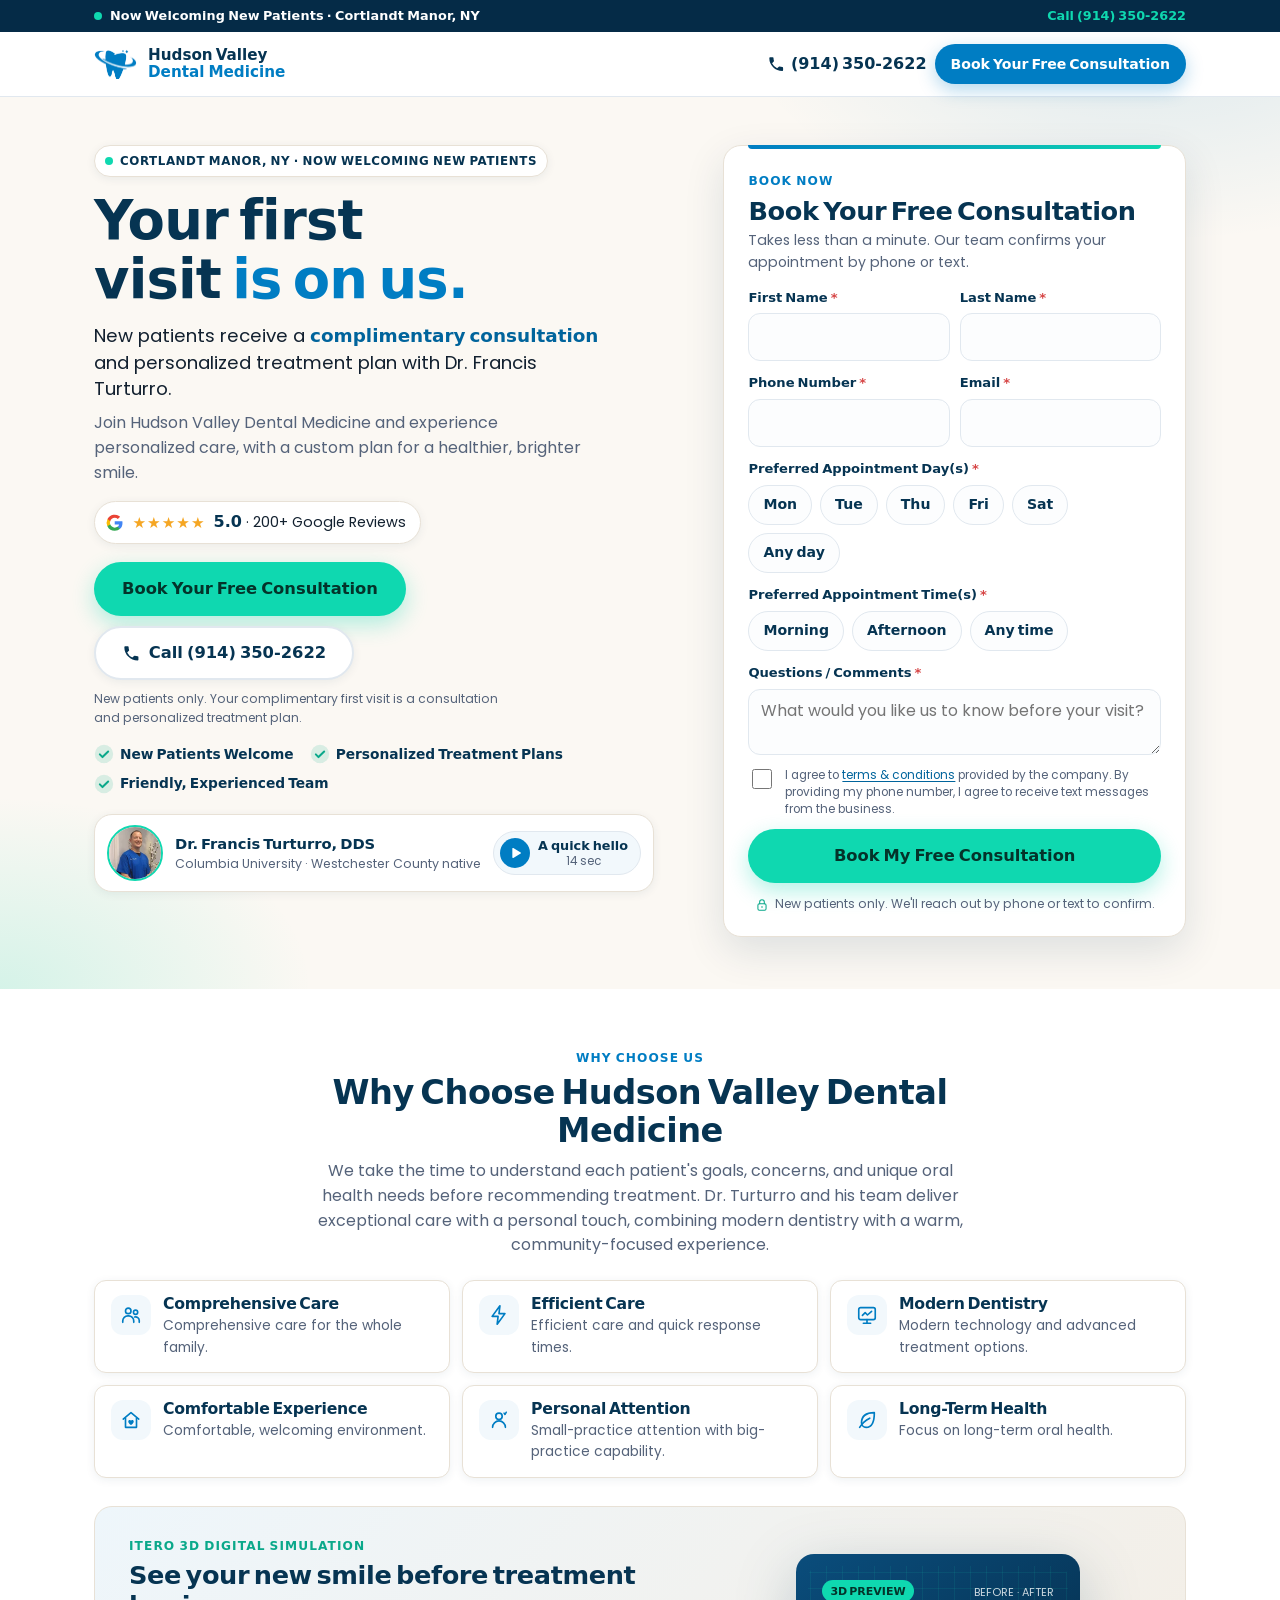
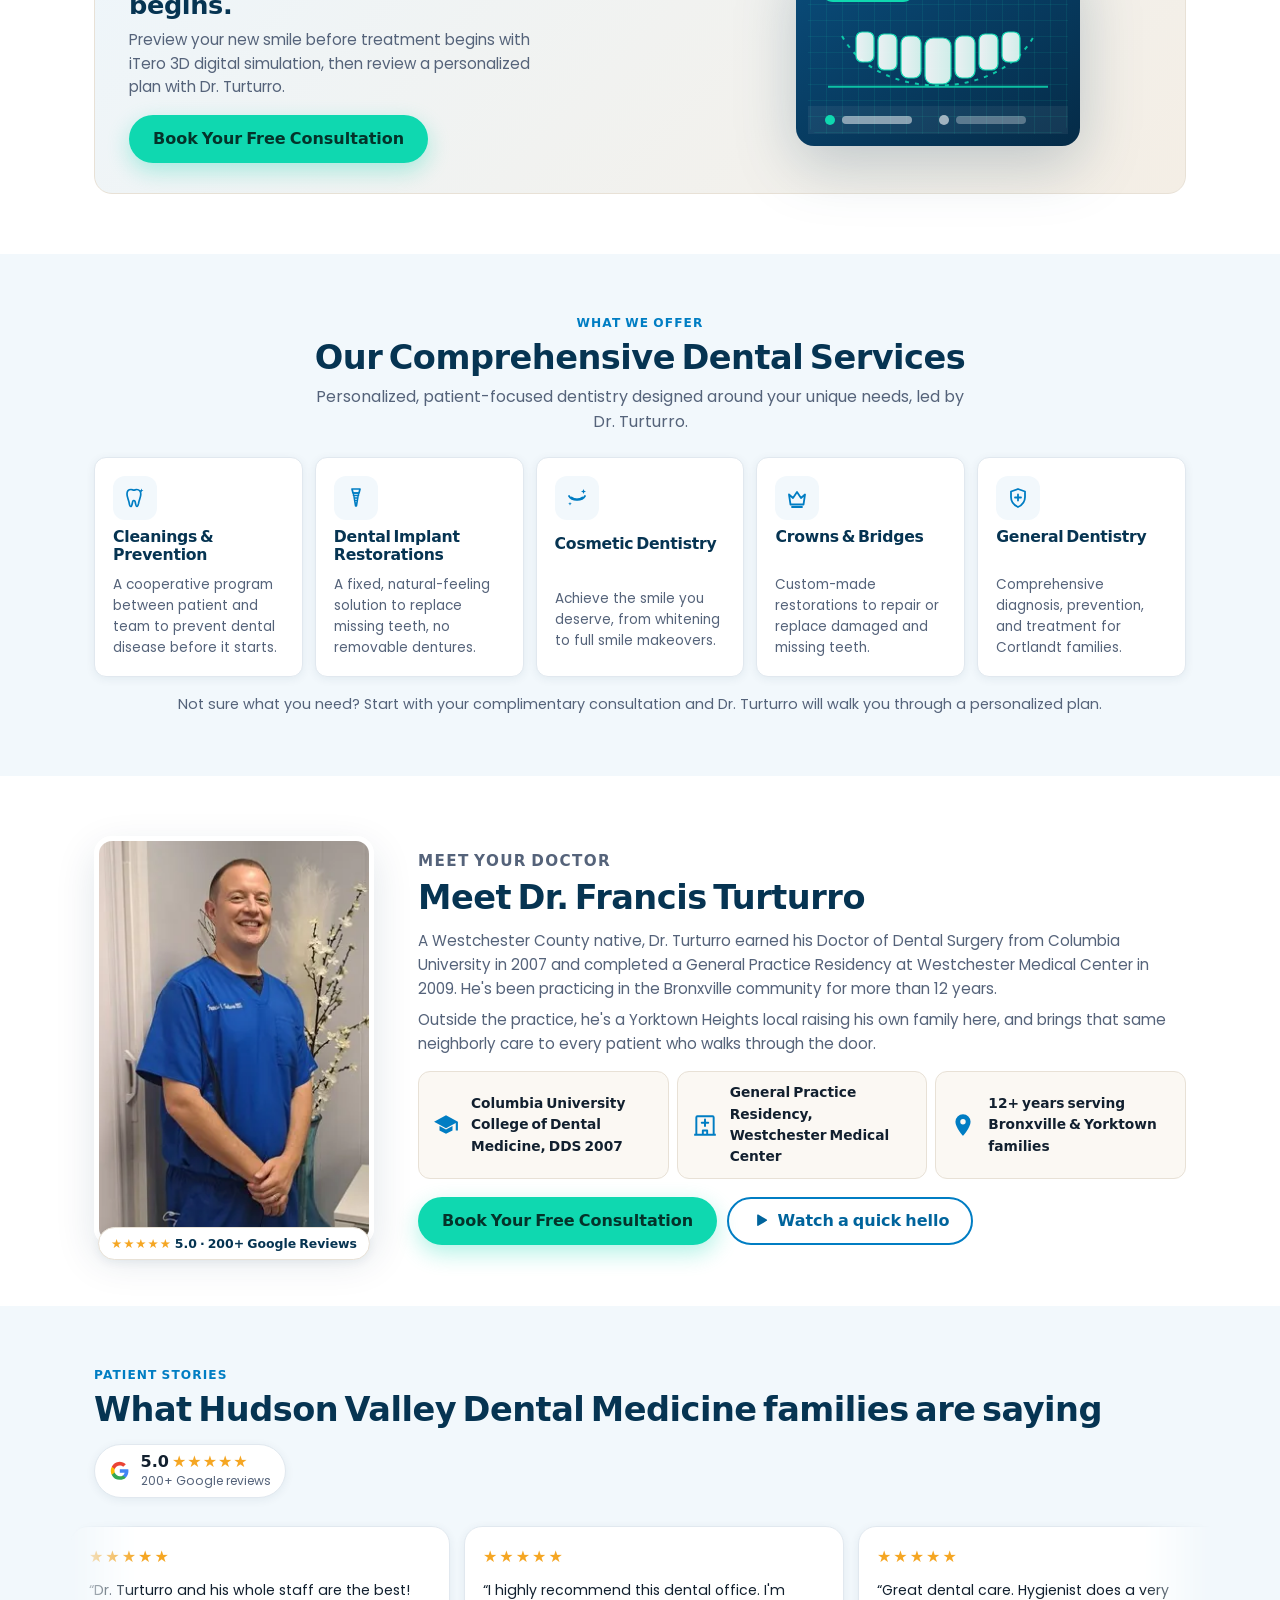
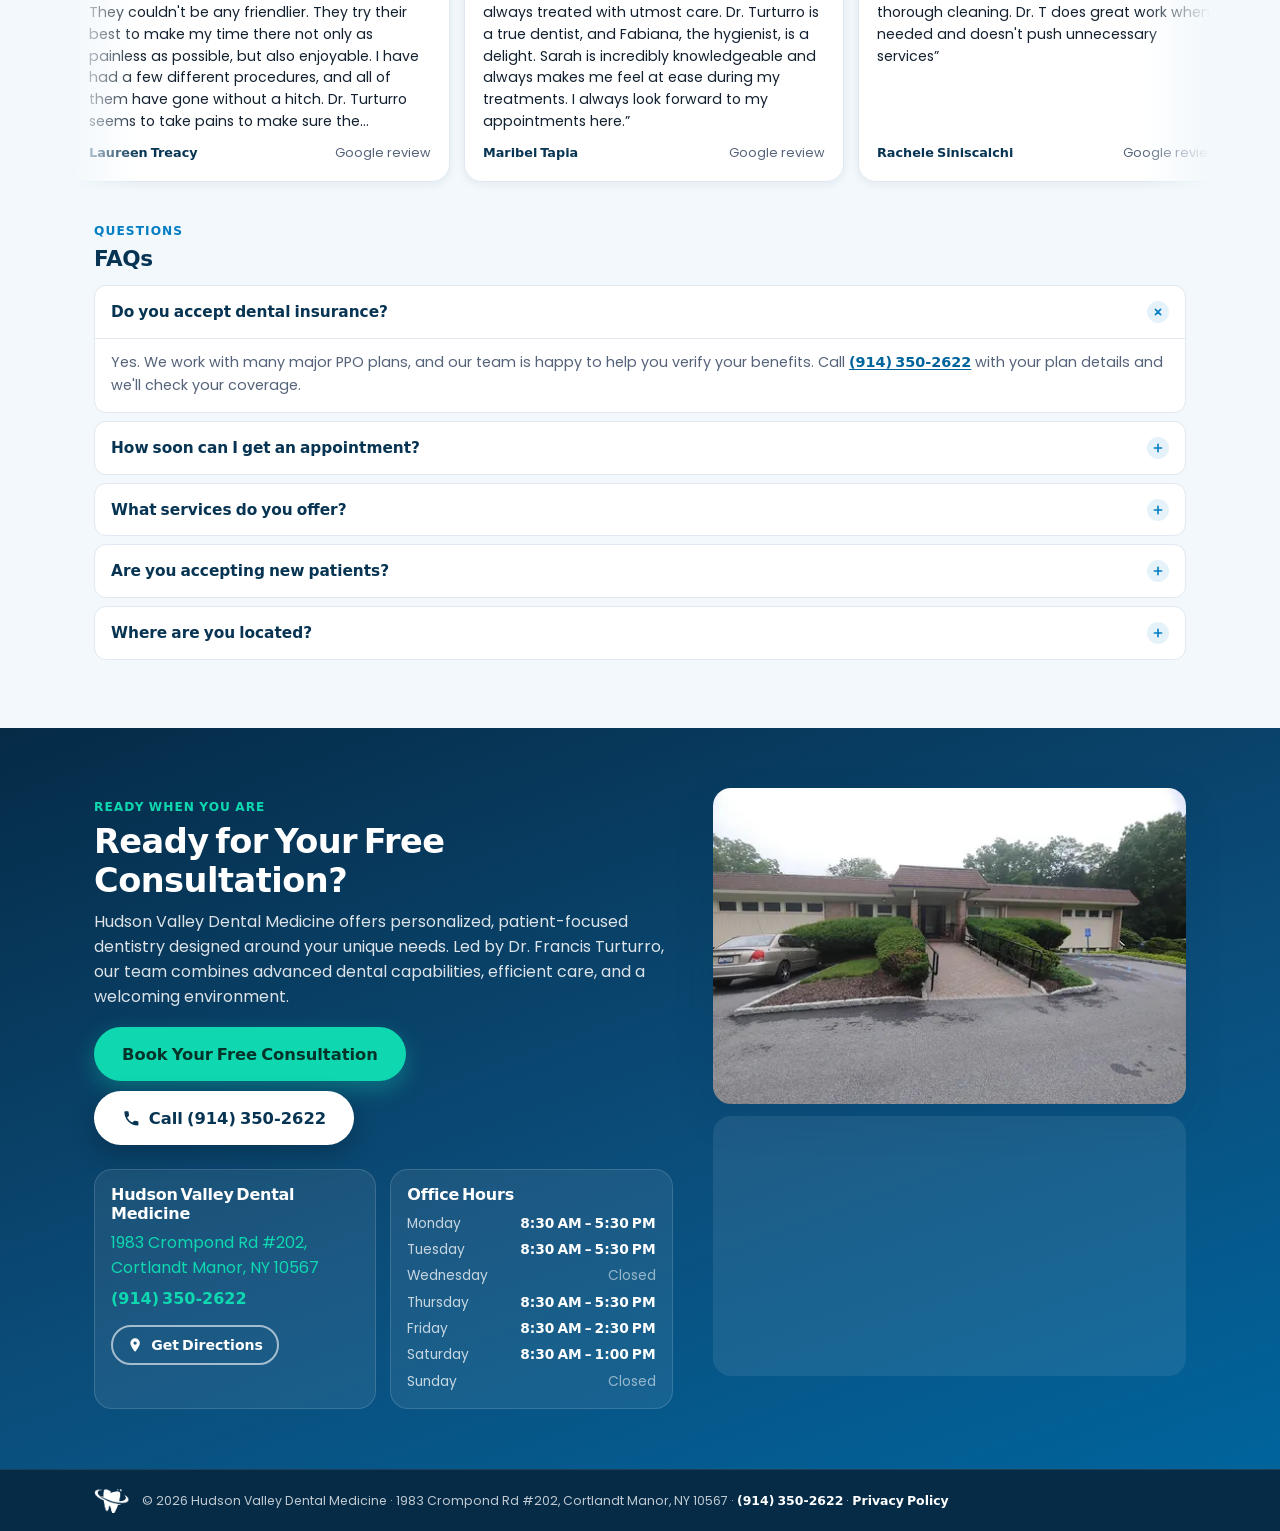
==== new-patient/index.html @ f0944564 "Add New Patient free-consultation PPC landing page New page at new-patient/ for the New Patient Goog" ====
<!doctype html>
<html lang="en">
<head>
  <meta charset="utf-8">
  <meta name="viewport" content="width=device-width, initial-scale=1, viewport-fit=cover">
  <title>Free New Patient Consultation in Cortlandt Manor, NY | Hudson Valley Dental Medicine</title>
  <meta name="description" content="Your first visit is on us. New patients receive a complimentary consultation and personalized treatment plan with Dr. Francis Turturro at Hudson Valley Dental Medicine, Cortlandt Manor, NY. Call (914) 350-2622.">
  <meta name="robots" content="noindex, nofollow">
  <meta name="theme-color" content="#052b47">
  <link rel="icon" href="../assets/img/favicon-32.png" sizes="32x32" type="image/png">
  <link rel="apple-touch-icon" href="../assets/img/apple-touch-icon.png">
  <link rel="canonical" href="https://smilehub.hudsonvalleydentalmedicine.com/new-patient-834976">

  <!-- Self-hosted brand font (Poppins) – preload only the weights used above the fold -->
  <link rel="preload" href="../assets/fonts/poppins-700.woff2" as="font" type="font/woff2" crossorigin>
  <link rel="preload" href="../assets/fonts/poppins-400.woff2" as="font" type="font/woff2" crossorigin>
  <link rel="stylesheet" href="../css/new-patient.css?v=1">

  <!-- ==========================================================================
       TRACKING (slot) – paste the practice's Google Tag Manager container here so
       Google Ads conversions, GA4, Meta Pixel and call tracking fire on this page.
       The page pushes these dataLayer events for GTM triggers:
         phone_click       { link_location, phone_number }  – any tel: link
         cta_click         { cta_text }                     – consultation CTAs
         form_start        { form_id }                      – first interaction with the form
         form_submit       { form_id, preferred_days, preferred_times } – successful submission
         directions_click  {}                               – Get Directions
         video_play        { video_title }                  – Dr. Turturro hello video
       ========================================================================== -->
  <script>window.dataLayer = window.dataLayer || [];</script>
  <!--
  <script>(function(w,d,s,l,i){w[l]=w[l]||[];w[l].push({'gtm.start':new Date().getTime(),event:'gtm.js'});var f=d.getElementsByTagName(s)[0],j=d.createElement(s),dl=l!='dataLayer'?'&l='+l:'';j.async=true;j.src='https://www.googletagmanager.com/gtm.js?id='+i+dl;f.parentNode.insertBefore(j,f);})(window,document,'script','dataLayer','GTM-XXXXXXX');</script>
  -->

  <script type="application/ld+json">
  {
    "@context": "https://schema.org",
    "@type": "Dentist",
    "name": "Hudson Valley Dental Medicine",
    "telephone": "+1-914-350-2622",
    "image": "https://malik539.github.io/hudson/assets/img/office-800.jpg",
    "url": "https://smilehub.hudsonvalleydentalmedicine.com/new-patient-834976",
    "address": {
      "@type": "PostalAddress",
      "streetAddress": "1983 Crompond Rd #202",
      "addressLocality": "Cortlandt Manor",
      "addressRegion": "NY",
      "postalCode": "10567",
      "addressCountry": "US"
    },
    "geo": { "@type": "GeoCoordinates", "latitude": 41.2908328, "longitude": -73.8955053 },
    "hasMap": "https://www.google.com/maps/place/Hudson+Valley+Dental+Medicine/@41.2931421,-73.9005739,15z/data=!4m15!1m8!3m7!1s0x89c2c8fdd293630d:0xb6c736b6917f3197!2s1983+Crompond+Rd+%23202,+Cortlandt+Manor,+NY+10567!3b1!8m2!3d41.2908855!4d-73.8954674!16s%2Fg%2F11n09br_s7!3m5!1s0x89c2c8fddb8f38bb:0xedd92132710c267a!8m2!3d41.2908328!4d-73.8955053!16s%2Fg%2F1tfr1c0s",
    "openingHoursSpecification": [
      { "@type": "OpeningHoursSpecification", "dayOfWeek": ["Monday","Tuesday","Thursday"], "opens": "08:30", "closes": "17:30" },
      { "@type": "OpeningHoursSpecification", "dayOfWeek": "Friday", "opens": "08:30", "closes": "14:30" },
      { "@type": "OpeningHoursSpecification", "dayOfWeek": "Saturday", "opens": "08:30", "closes": "13:00" }
    ],
    "employee": { "@type": "Person", "name": "Dr. Francis Turturro, DDS", "jobTitle": "Dentist" }
  }
  </script>
</head>
<body>
  <!-- GTM noscript slot:
  <noscript><iframe src="https://www.googletagmanager.com/ns.html?id=GTM-XXXXXXX" height="0" width="0" style="display:none;visibility:hidden"></iframe></noscript>
  -->
  <a class="skip-link" href="#consult-form">Skip to the free consultation form</a>

  <!-- ===================== HEADER: NEW PATIENT BAR + COMPACT HEADER ===================== -->
  <div class="topbar" role="status">
    <div class="container topbar__inner">
      <span class="topbar__msg"><span class="topbar__dot" aria-hidden="true"></span>Now Welcoming New Patients · Cortlandt Manor, NY</span>
      <a class="topbar__phone" href="tel:9143502622" data-track="phone" data-location="topbar">Call (914) 350-2622</a>
    </div>
  </div>

  <header class="header">
    <div class="container header__inner">
      <a class="brand" href="#top" aria-label="Hudson Valley Dental Medicine">
        <img class="brand__mark" src="../assets/img/mark-blue.png" width="44" height="31" alt="" fetchpriority="high">
        <span class="brand__name">Hudson Valley<br><span>Dental Medicine</span></span>
      </a>
      <div class="header__actions">
        <a class="header__phone" href="tel:9143502622" data-track="phone" data-location="header">
          <svg class="icon" aria-hidden="true" viewBox="0 0 24 24"><use href="#i-phone"/></svg>
          <span>(914) 350-2622</span>
        </a>
        <a class="header__call" href="tel:9143502622" data-track="phone" data-location="header-icon" aria-label="Call (914) 350-2622">
          <svg class="icon" aria-hidden="true" viewBox="0 0 24 24"><use href="#i-phone"/></svg>
        </a>
        <a class="btn btn--primary btn--sm" href="#consult-form" data-track="cta"><span><span class="hide-mobile-inline">Book Your </span>Free Consultation</span></a>
      </div>
    </div>
  </header>

  <main id="top">
    <!-- ===================== 1. HERO + FREE CONSULTATION FORM ===================== -->
    <section class="hero" aria-labelledby="hero-title">
      <div class="container hero__grid">
        <div class="hero__copy">
          <p class="eyebrow"><span class="eyebrow__pulse" aria-hidden="true"></span>Cortlandt Manor, NY · Now Welcoming New Patients</p>
          <h1 id="hero-title">Your first visit <span class="text-accent">is on us.</span></h1>
          <p class="hero__clarify">New patients receive a <strong>complimentary consultation</strong> and personalized treatment plan with Dr. Francis Turturro.</p>
          <p class="hero__lead">Join Hudson Valley Dental Medicine and experience personalized care, with a custom plan for a healthier, brighter smile.</p>

          <a class="hero__rating" href="https://www.google.com/maps/place/Hudson+Valley+Dental+Medicine/@41.2931421,-73.9005739,15z/data=!4m15!1m8!3m7!1s0x89c2c8fdd293630d:0xb6c736b6917f3197!2s1983+Crompond+Rd+%23202,+Cortlandt+Manor,+NY+10567!3b1!8m2!3d41.2908855!4d-73.8954674!16s%2Fg%2F11n09br_s7!3m5!1s0x89c2c8fddb8f38bb:0xedd92132710c267a!8m2!3d41.2908328!4d-73.8955053!16s%2Fg%2F1tfr1c0s" target="_blank" rel="noopener" aria-label="5.0 rating from 200+ Google reviews, opens Google Maps">
            <svg class="icon icon--g" aria-hidden="true" viewBox="0 0 24 24"><use href="#i-google"/></svg>
            <span class="stars" aria-hidden="true">★★★★★</span>
            <span><strong>5.0</strong> · 200+ Google Reviews</span>
          </a>

          <div class="hero__cta">
            <a class="btn btn--accent btn--lg" href="#consult-form" data-track="cta">Book Your Free Consultation</a>
            <a class="btn btn--outline btn--lg" href="tel:9143502622" data-track="phone" data-location="hero">
              <svg class="icon" aria-hidden="true" viewBox="0 0 24 24"><use href="#i-phone"/></svg>Call (914) 350-2622
            </a>
          </div>
          <p class="hero__fineprint">New patients only. Your complimentary first visit is a consultation and personalized treatment plan.</p>

          <ul class="trust" aria-label="Why new patients choose us">
            <li><svg class="icon" aria-hidden="true" viewBox="0 0 24 24"><use href="#i-check"/></svg>New Patients Welcome</li>
            <li><svg class="icon" aria-hidden="true" viewBox="0 0 24 24"><use href="#i-check"/></svg>Personalized Treatment Plans</li>
            <li><svg class="icon" aria-hidden="true" viewBox="0 0 24 24"><use href="#i-check"/></svg>Friendly, Experienced Team</li>
          </ul>
        </div>

        <!-- Doctor trust element: portrait + short hello video (opens in a compact modal, never dominates the hero) -->
        <div class="hero__doctor">
          <picture>
            <source srcset="../assets/img/dr-turturro-avatar-160.webp" type="image/webp">
            <img src="../assets/img/dr-turturro-avatar-160.jpg" width="64" height="64" alt="Dr. Francis Turturro, DDS" decoding="async">
          </picture>
          <div class="hero__doctor-text">
            <strong>Dr. Francis Turturro, DDS</strong>
            <span>Columbia University · Westchester County native</span>
          </div>
          <button class="hero__doctor-play" type="button" data-video-open>
            <svg class="icon" aria-hidden="true" viewBox="0 0 24 24"><use href="#i-play"/></svg>
            <span>A quick hello<small>14 sec</small></span>
          </button>
        </div>

        <!-- ===== PRIMARY (ONLY) LEAD FORM =====
             INTEGRATION: set data-endpoint to the practice's LeadConnector / GHL inbound webhook
             (or any POST endpoint) – see README.md. Field names match the approved form:
             First Name, Last Name, Phone Number, Email, Preferred Appointment Day(s),
             Preferred Appointment Time(s), Questions / Comments, consent.
             If the practice prefers the LeadConnector embedded form, replace the <form> with the
             LeadConnector iframe and keep the surrounding .form-card so #consult-form links still work. -->
        <div class="form-card" id="consult-form">
          <div class="form-card__head">
            <p class="kicker">Book now</p>
            <h2>Book Your Free Consultation</h2>
            <p>Takes less than a minute. Our team confirms your appointment by phone or text.</p>
          </div>
          <form class="form" id="consultForm" method="post" action="#" data-endpoint="" novalidate>
            <div class="form__row">
              <div class="field">
                <label for="first_name">First Name <span class="req" aria-hidden="true">*</span></label>
                <input id="first_name" name="first_name" type="text" autocomplete="given-name" required>
              </div>
              <div class="field">
                <label for="last_name">Last Name <span class="req" aria-hidden="true">*</span></label>
                <input id="last_name" name="last_name" type="text" autocomplete="family-name" required>
              </div>
            </div>
            <div class="form__row">
              <div class="field">
                <label for="phone">Phone Number <span class="req" aria-hidden="true">*</span></label>
                <input id="phone" name="phone" type="tel" inputmode="tel" autocomplete="tel" required>
              </div>
              <div class="field">
                <label for="email">Email <span class="req" aria-hidden="true">*</span></label>
                <input id="email" name="email" type="email" inputmode="email" autocomplete="email" required>
              </div>
            </div>
            <fieldset class="field field--chips" data-chip-group>
              <legend>Preferred Appointment Day(s) <span class="req" aria-hidden="true">*</span></legend>
              <div class="chips">
                <label class="chip"><input type="checkbox" name="preferred_days" value="Monday"><span>Mon</span></label>
                <label class="chip"><input type="checkbox" name="preferred_days" value="Tuesday"><span>Tue</span></label>
                <label class="chip"><input type="checkbox" name="preferred_days" value="Thursday"><span>Thu</span></label>
                <label class="chip"><input type="checkbox" name="preferred_days" value="Friday"><span>Fri</span></label>
                <label class="chip"><input type="checkbox" name="preferred_days" value="Saturday"><span>Sat</span></label>
                <label class="chip"><input type="checkbox" name="preferred_days" value="Any day"><span>Any day</span></label>
              </div>
            </fieldset>
            <fieldset class="field field--chips" data-chip-group>
              <legend>Preferred Appointment Time(s) <span class="req" aria-hidden="true">*</span></legend>
              <div class="chips">
                <label class="chip"><input type="checkbox" name="preferred_times" value="Morning"><span>Morning</span></label>
                <label class="chip"><input type="checkbox" name="preferred_times" value="Afternoon"><span>Afternoon</span></label>
                <label class="chip"><input type="checkbox" name="preferred_times" value="Any time"><span>Any time</span></label>
              </div>
            </fieldset>
            <div class="field">
              <label for="comments">Questions / Comments <span class="req" aria-hidden="true">*</span></label>
              <textarea id="comments" name="comments" rows="2" required placeholder="What would you like us to know before your visit?"></textarea>
            </div>
            <div class="field field--check">
              <input id="consent" name="consent" type="checkbox" value="yes" required>
              <label for="consent">I agree to <a href="https://hudsonvalleydentalmedicine.com/privacy-policy/" target="_blank" rel="noopener">terms &amp; conditions</a> provided by the company. By providing my phone number, I agree to receive text messages from the business.</label>
            </div>
            <!-- Bot protection: honeypot field + minimum time-to-submit (see js/new-patient.js).
                 To add reCAPTCHA / Turnstile, place the widget here and verify the token at the endpoint. -->
            <input type="text" name="website" class="hp" tabindex="-1" autocomplete="off" aria-hidden="true">
            <input type="hidden" name="form_loaded_at" value="">
            <button class="btn btn--accent btn--lg btn--block" type="submit">Book My Free Consultation</button>
            <p class="form__note"><svg class="icon" aria-hidden="true" viewBox="0 0 24 24"><use href="#i-lock"/></svg>New patients only. We'll reach out by phone or text to confirm.</p>
            <p class="form__status" role="status" aria-live="polite"></p>
          </form>
        </div>
      </div>
    </section>

    <!-- ===================== 2. WHY CHOOSE HUDSON VALLEY DENTAL MEDICINE + iTERO ===================== -->
    <section class="section" aria-labelledby="why-title">
      <div class="container">
        <div class="section__head section__head--center">
          <p class="kicker">Why choose us</p>
          <h2 id="why-title">Why Choose Hudson Valley Dental Medicine</h2>
          <p>We take the time to understand each patient's goals, concerns, and unique oral health needs before recommending treatment. Dr. Turturro and his team deliver exceptional care with a personal touch, combining modern dentistry with a warm, community-focused experience.</p>
        </div>

        <ul class="benefits">
          <li><svg class="icon" aria-hidden="true" viewBox="0 0 24 24"><use href="#i-family"/></svg><div><h3>Comprehensive Care</h3><p>Comprehensive care for the whole family.</p></div></li>
          <li><svg class="icon" aria-hidden="true" viewBox="0 0 24 24"><use href="#i-bolt"/></svg><div><h3>Efficient Care</h3><p>Efficient care and quick response times.</p></div></li>
          <li><svg class="icon" aria-hidden="true" viewBox="0 0 24 24"><use href="#i-tech"/></svg><div><h3>Modern Dentistry</h3><p>Modern technology and advanced treatment options.</p></div></li>
          <li><svg class="icon" aria-hidden="true" viewBox="0 0 24 24"><use href="#i-home"/></svg><div><h3>Comfortable Experience</h3><p>Comfortable, welcoming environment.</p></div></li>
          <li><svg class="icon" aria-hidden="true" viewBox="0 0 24 24"><use href="#i-person"/></svg><div><h3>Personal Attention</h3><p>Small-practice attention with big-practice capability.</p></div></li>
          <li><svg class="icon" aria-hidden="true" viewBox="0 0 24 24"><use href="#i-leaf"/></svg><div><h3>Long-Term Health</h3><p>Focus on long-term oral health.</p></div></li>
        </ul>

        <!-- iTero 3D digital simulation feature (approved sentence only; swap the illustration for an approved iTero image when supplied) -->
        <div class="itero">
          <div class="itero__copy">
            <p class="kicker kicker--teal">iTero 3D digital simulation</p>
            <h3>See your new smile before treatment begins.</h3>
            <p>Preview your new smile before treatment begins with iTero 3D digital simulation, then review a personalized plan with Dr. Turturro.</p>
            <a class="btn btn--accent" href="#consult-form" data-track="cta">Book Your Free Consultation</a>
          </div>
          <figure class="itero__visual" aria-hidden="true">
            <svg viewBox="0 0 320 220" width="320" height="220" role="img" focusable="false">
              <defs>
                <linearGradient id="g-screen" x1="0" y1="0" x2="1" y2="1"><stop offset="0" stop-color="#0a4d7c"/><stop offset="1" stop-color="#052b47"/></linearGradient>
                <linearGradient id="g-smile" x1="0" y1="0" x2="1" y2="0"><stop offset="0" stop-color="#ffffff" stop-opacity=".92"/><stop offset="1" stop-color="#d9f7f0" stop-opacity=".95"/></linearGradient>
                <pattern id="grid" width="16" height="16" patternUnits="userSpaceOnUse"><path d="M16 0H0v16" fill="none" stroke="#0fd8b0" stroke-opacity=".18" stroke-width="1"/></pattern>
              </defs>
              <rect x="18" y="14" width="284" height="192" rx="18" fill="url(#g-screen)"/>
              <rect x="30" y="26" width="260" height="168" rx="12" fill="url(#grid)"/>
              <g transform="translate(160 118)">
                <path d="M-96 -22 C-60 44, 60 44, 96 -22" fill="none" stroke="#0fd8b0" stroke-width="2" stroke-dasharray="4 6" opacity=".9"/>
                <g fill="url(#g-smile)" stroke="#0fd8b0" stroke-width="1.2">
                  <rect x="-82" y="-26" width="18" height="30" rx="6"/>
                  <rect x="-60" y="-24" width="19" height="36" rx="6"/>
                  <rect x="-37" y="-22" width="20" height="42" rx="7"/>
                  <rect x="-13" y="-20" width="26" height="46" rx="8"/>
                  <rect x="17" y="-22" width="20" height="42" rx="7"/>
                  <rect x="41" y="-24" width="19" height="36" rx="6"/>
                  <rect x="64" y="-26" width="18" height="30" rx="6"/>
                </g>
                <line x1="-110" y1="2" x2="110" y2="2" stroke="#0fd8b0" stroke-width="2" opacity=".85"><animate attributeName="y1" values="-40;40;-40" dur="4s" repeatCount="indefinite"/><animate attributeName="y2" values="-40;40;-40" dur="4s" repeatCount="indefinite"/></line>
              </g>
              <g font-family="Poppins, system-ui, sans-serif" font-size="11" fill="#ffffff">
                <rect x="44" y="40" width="92" height="22" rx="11" fill="#0fd8b0"/>
                <text x="90" y="55" text-anchor="middle" fill="#04332a" font-weight="700">3D PREVIEW</text>
                <text x="276" y="56" text-anchor="end" opacity=".8">BEFORE · AFTER</text>
              </g>
              <g>
                <rect x="30" y="166" width="260" height="28" rx="0" fill="#ffffff" fill-opacity=".06"/>
                <circle cx="52" cy="180" r="5" fill="#0fd8b0"/><rect x="64" y="176" width="70" height="8" rx="4" fill="#ffffff" fill-opacity=".5"/>
                <circle cx="166" cy="180" r="5" fill="#ffffff" fill-opacity=".6"/><rect x="178" y="176" width="70" height="8" rx="4" fill="#ffffff" fill-opacity=".3"/>
              </g>
            </svg>
          </figure>
        </div>
      </div>
    </section>

    <!-- ===================== 3. SERVICES – WHAT WE CAN HELP WITH ===================== -->
    <section class="section section--tint" aria-labelledby="services-title">
      <div class="container">
        <div class="section__head section__head--center">
          <p class="kicker">What we offer</p>
          <h2 id="services-title">Our Comprehensive Dental Services</h2>
          <p>Personalized, patient-focused dentistry designed around your unique needs, led by Dr. Turturro.</p>
        </div>
        <ul class="services">
          <li class="service">
            <span class="service__icon"><svg class="icon" aria-hidden="true" viewBox="0 0 24 24"><use href="#i-clean"/></svg></span>
            <h3>Cleanings &amp; Prevention</h3>
            <p>A cooperative program between patient and team to prevent dental disease before it starts.</p>
          </li>
          <li class="service">
            <span class="service__icon"><svg class="icon" aria-hidden="true" viewBox="0 0 24 24"><use href="#i-implant"/></svg></span>
            <h3>Dental Implant Restorations</h3>
            <p>A fixed, natural-feeling solution to replace missing teeth, no removable dentures.</p>
          </li>
          <li class="service">
            <span class="service__icon"><svg class="icon" aria-hidden="true" viewBox="0 0 24 24"><use href="#i-cosmetic"/></svg></span>
            <h3>Cosmetic Dentistry</h3>
            <p>Achieve the smile you deserve, from whitening to full smile makeovers.</p>
          </li>
          <li class="service">
            <span class="service__icon"><svg class="icon" aria-hidden="true" viewBox="0 0 24 24"><use href="#i-crown"/></svg></span>
            <h3>Crowns &amp; Bridges</h3>
            <p>Custom-made restorations to repair or replace damaged and missing teeth.</p>
          </li>
          <li class="service">
            <span class="service__icon"><svg class="icon" aria-hidden="true" viewBox="0 0 24 24"><use href="#i-general"/></svg></span>
            <h3>General Dentistry</h3>
            <p>Comprehensive diagnosis, prevention, and treatment for Cortlandt families.</p>
          </li>
        </ul>
        <p class="services__note">Not sure what you need? Start with your complimentary consultation and Dr. Turturro will walk you through a personalized plan.</p>
      </div>
    </section>

    <!-- ===================== 4. MEET DR. FRANCIS TURTURRO ===================== -->
    <section class="section" aria-labelledby="doctor-title">
      <div class="container doctor">
        <figure class="doctor__photo">
          <picture>
            <source srcset="../assets/img/dr-turturro-275.webp" type="image/webp">
            <img src="../assets/img/dr-turturro-275.jpg" width="275" height="408" alt="Dr. Francis Turturro, DDS, smiling in blue scrubs at Hudson Valley Dental Medicine" loading="lazy" decoding="async">
          </picture>
          <figcaption><span class="stars" aria-hidden="true">★★★★★</span> 5.0 · 200+ Google Reviews</figcaption>
        </figure>
        <div class="doctor__body">
          <p class="kicker">Meet your doctor</p>
          <h2 id="doctor-title">Meet Dr. Francis Turturro</h2>
          <p>A Westchester County native, Dr. Turturro earned his Doctor of Dental Surgery from Columbia University in 2007 and completed a General Practice Residency at Westchester Medical Center in 2009. He's been practicing in the Bronxville community for more than 12 years.</p>
          <p>Outside the practice, he's a Yorktown Heights local raising his own family here, and brings that same neighborly care to every patient who walks through the door.</p>
          <ul class="creds">
            <li><svg class="icon" aria-hidden="true" viewBox="0 0 24 24"><use href="#i-grad"/></svg><span>Columbia University College of Dental Medicine, DDS 2007</span></li>
            <li><svg class="icon" aria-hidden="true" viewBox="0 0 24 24"><use href="#i-hospital"/></svg><span>General Practice Residency, Westchester Medical Center</span></li>
            <li><svg class="icon" aria-hidden="true" viewBox="0 0 24 24"><use href="#i-pin"/></svg><span>12+ years serving Bronxville &amp; Yorktown families</span></li>
          </ul>
          <div class="doctor__cta">
            <a class="btn btn--accent" href="#consult-form" data-track="cta">Book Your Free Consultation</a>
            <button class="btn btn--ghost" type="button" data-video-open><svg class="icon" aria-hidden="true" viewBox="0 0 24 24"><use href="#i-play"/></svg>Watch a quick hello</button>
          </div>
        </div>
      </div>
    </section>

    <!-- ===================== 5. PATIENT STORIES + RESULTS + FAQ ===================== -->
    <section class="section section--tint" aria-labelledby="reviews-title">
      <div class="container">
        <div class="section__head section__head--row">
          <div>
            <p class="kicker">Patient stories</p>
            <h2 id="reviews-title">What Hudson Valley Dental Medicine families are saying</h2>
          </div>
          <a class="google-badge" href="https://www.google.com/maps/place/Hudson+Valley+Dental+Medicine/@41.2931421,-73.9005739,15z/data=!4m15!1m8!3m7!1s0x89c2c8fdd293630d:0xb6c736b6917f3197!2s1983+Crompond+Rd+%23202,+Cortlandt+Manor,+NY+10567!3b1!8m2!3d41.2908855!4d-73.8954674!16s%2Fg%2F11n09br_s7!3m5!1s0x89c2c8fddb8f38bb:0xedd92132710c267a!8m2!3d41.2908328!4d-73.8955053!16s%2Fg%2F1tfr1c0s" target="_blank" rel="noopener">
            <svg class="icon icon--g" aria-hidden="true" viewBox="0 0 24 24"><use href="#i-google"/></svg>
            <span><strong>5.0 <span class="stars" aria-hidden="true">★★★★★</span></strong><small>200+ Google reviews</small></span>
          </a>
        </div>

        <!-- Real Google reviews supplied by the client (verbatim), shown as a slow continuous ticker. -->
        <div class="ticker" id="reviewTicker" aria-label="Google reviews from patients">
          <ul class="reviews ticker__track">
            <li class="review">
              <div class="review__stars" aria-label="5 out of 5 stars">★★★★★</div>
              <p>“Dr. Turturro and his whole staff are the best! They couldn't be any friendlier. They try their best to make my time there not only as painless as possible, but also enjoyable. I have had a few different procedures, and all of them have gone without a hitch. Dr. Turturro seems to take pains to make sure the procedures go well, and tells me what he's doing as he goes. Thank you!”</p>
              <footer><strong>Laureen Treacy</strong><span>Google review</span></footer>
            </li>
            <li class="review">
              <div class="review__stars" aria-label="5 out of 5 stars">★★★★★</div>
              <p>“I highly recommend this dental office. I'm always treated with utmost care. Dr. Turturro is a true dentist, and Fabiana, the hygienist, is a delight. Sarah is incredibly knowledgeable and always makes me feel at ease during my treatments. I always look forward to my appointments here.”</p>
              <footer><strong>Maribel Tapia</strong><span>Google review</span></footer>
            </li>
            <li class="review">
              <div class="review__stars" aria-label="5 out of 5 stars">★★★★★</div>
              <p>“Great dental care. Hygienist does a very thorough cleaning. Dr. T does great work when needed and doesn't push unnecessary services”</p>
              <footer><strong>Rachele Siniscalchi</strong><span>Google review</span></footer>
            </li>
            <li class="review">
              <div class="review__stars" aria-label="5 out of 5 stars">★★★★★</div>
              <p>“We had such a great experience with Dr Turturro and our hygienist Fabiana. They were both professional, gentle, and made me and my 2 girl's feel completely at ease. The entire staff was incredibly friendly and welcoming from start to finish. I wish I remembered the name of the woman who took our X-rays-she was so kind and sweet and really made the experience stress-free. Changing our provider and bringing our whole family here was absolutely the right decision. We couldn't be happier!”</p>
              <footer><strong>Anitha</strong><span>Google review</span></footer>
            </li>
            <li class="review">
              <div class="review__stars" aria-label="5 out of 5 stars">★★★★★</div>
              <p>“Always a great visit to Hudson Valley Dental Fabianna a great hygienist with great suggestions. Dr Tuturro is a great Dentist calm and relaxing demeanor and transparent Assistant Adriana is helpful and pleasant. And Sarah is great receptionist. makes going to dentist less painful. Highly recommended”</p>
              <footer><strong>Jeff Silver</strong><span>Google review</span></footer>
            </li>
            <li class="review">
              <div class="review__stars" aria-label="5 out of 5 stars">★★★★★</div>
              <p>“The entire experience of Hudson Valley Dental Medicine is stellar. The front desk with Sarah is the first indication that you are dealing with real, caring people. Sarah is knowledgable and personable nd always accommodating. Fabiana is an excellent hygienist and also very friendly. Dr. Turturro is a quieting yet commanding presence. He knows what you need and completes his work in a comfortable manner. Adrianna, Dr. Turturro's dental assistant, is also a competent presence and very engaging in her pleasant demeanor. All in all Hudson Valley Dental Medicine has what you need, want in a dentist's office!”</p>
              <footer><strong>Mike Cartolano</strong><span>Google review</span></footer>
            </li>
          </ul>
        </div>

        <!-- PROVEN RESULTS – before / after.
             The approved before/after images were not supplied with this brief, so the block ships hidden.
             To enable: add the two images to ../assets/img/ (e.g. before-800.webp / after-800.webp), fill the
             src/alt below and remove the `hidden` attribute. The disclaimer stays with the component. -->
        <div class="results" id="results" hidden>
          <div class="section__head">
            <p class="kicker">Proven results</p>
            <h2>Hudson Valley Dental Medicine before / after</h2>
          </div>
          <div class="results__grid">
            <figure class="results__item"><img src="" width="800" height="600" alt="" loading="lazy" decoding="async"><figcaption>Before</figcaption></figure>
            <figure class="results__item"><img src="" width="800" height="600" alt="" loading="lazy" decoding="async"><figcaption>After</figcaption></figure>
          </div>
          <p class="results__disclaimer">Results vary by patient and case complexity. Treatment lengths are typical but not guaranteed.</p>
        </div>

        <div class="faq" aria-labelledby="faq-title">
          <p class="kicker">Questions</p>
          <h2 id="faq-title" class="faq__title">FAQs</h2>
          <details class="faq__item" open>
            <summary>Do you accept dental insurance?</summary>
            <div class="faq__body"><p>Yes. We work with many major PPO plans, and our team is happy to help you verify your benefits. Call <a href="tel:9143502622" data-track="phone" data-location="faq">(914) 350-2622</a> with your plan details and we'll check your coverage.</p></div>
          </details>
          <details class="faq__item">
            <summary>How soon can I get an appointment?</summary>
            <div class="faq__body"><p>Same-week appointments are often available, and same-day emergency appointments may be available. Submit the form above or call <a href="tel:9143502622" data-track="phone" data-location="faq">(914) 350-2622</a> and our team will confirm your appointment by phone or text.</p></div>
          </details>
          <details class="faq__item">
            <summary>What services do you offer?</summary>
            <div class="faq__body"><p>Cleanings &amp; prevention, general dentistry, cosmetic dentistry, crowns &amp; bridges, and dental implant restorations, all in our Cortlandt Manor office and led by Dr. Turturro.</p></div>
          </details>
          <details class="faq__item">
            <summary>Are you accepting new patients?</summary>
            <div class="faq__body"><p>Yes. We're welcoming new patients, and your first visit includes a complimentary consultation and a personalized treatment plan with Dr. Turturro.</p></div>
          </details>
          <details class="faq__item">
            <summary>Where are you located?</summary>
            <div class="faq__body"><p>1983 Crompond Rd #202, Cortlandt Manor, NY 10567. <a href="https://www.google.com/maps/dir//Hudson+Valley+Dental+Medicine,+1983+Crompond+Rd+%23202,+Cortlandt+Manor,+NY+10567,+United+States/@41.2931421,-73.9005739,15z/data=!4m16!1m7!3m6!1s0x89c2c8fddb8f38bb:0xedd92132710c267a!2sHudson+Valley+Dental+Medicine!8m2!3d41.2908328!4d-73.8955053!16s%2Fg%2F1tfr1c0s!4m7!1m0!1m5!1m1!1s0x89c2c8fddb8f38bb:0xedd92132710c267a!2m2!1d-73.8955053!2d41.2908328" target="_blank" rel="noopener" data-track="directions">Get directions</a>. We're open Monday, Tuesday and Thursday 8:30 AM – 5:30 PM, Friday 8:30 AM – 2:30 PM, and Saturday 8:30 AM – 1:00 PM.</p></div>
          </details>
        </div>
      </div>
    </section>

    <!-- ===================== 6. FINAL CTA + LOCATION ===================== -->
    <section class="section section--dark" id="location" aria-labelledby="final-title">
      <div class="container final">
        <div class="final__copy">
          <p class="kicker kicker--teal">Ready when you are</p>
          <h2 id="final-title">Ready for Your Free Consultation?</h2>
          <p>Hudson Valley Dental Medicine offers personalized, patient-focused dentistry designed around your unique needs. Led by Dr. Francis Turturro, our team combines advanced dental capabilities, efficient care, and a welcoming environment.</p>
          <div class="final__cta">
            <a class="btn btn--accent btn--lg" href="#consult-form" data-track="cta">Book Your Free Consultation</a>
            <a class="btn btn--light btn--lg" href="tel:9143502622" data-track="phone" data-location="final"><svg class="icon" aria-hidden="true" viewBox="0 0 24 24"><use href="#i-phone"/></svg>Call (914) 350-2622</a>
          </div>

          <div class="final__details">
            <address class="detail">
              <h3>Hudson Valley Dental Medicine</h3>
              <p><a href="https://www.google.com/maps/place/Hudson+Valley+Dental+Medicine/@41.2931421,-73.9005739,15z/data=!4m15!1m8!3m7!1s0x89c2c8fdd293630d:0xb6c736b6917f3197!2s1983+Crompond+Rd+%23202,+Cortlandt+Manor,+NY+10567!3b1!8m2!3d41.2908855!4d-73.8954674!16s%2Fg%2F11n09br_s7!3m5!1s0x89c2c8fddb8f38bb:0xedd92132710c267a!8m2!3d41.2908328!4d-73.8955053!16s%2Fg%2F1tfr1c0s" target="_blank" rel="noopener" class="detail__addr">1983 Crompond Rd #202,<br>Cortlandt Manor, NY 10567</a></p>
              <p><a href="tel:9143502622" data-track="phone" data-location="final-address">(914) 350-2622</a></p>
              <a class="btn btn--ghost btn--light-outline btn--sm" href="https://www.google.com/maps/dir//Hudson+Valley+Dental+Medicine,+1983+Crompond+Rd+%23202,+Cortlandt+Manor,+NY+10567,+United+States/@41.2931421,-73.9005739,15z/data=!4m16!1m7!3m6!1s0x89c2c8fddb8f38bb:0xedd92132710c267a!2sHudson+Valley+Dental+Medicine!8m2!3d41.2908328!4d-73.8955053!16s%2Fg%2F1tfr1c0s!4m7!1m0!1m5!1m1!1s0x89c2c8fddb8f38bb:0xedd92132710c267a!2m2!1d-73.8955053!2d41.2908328" target="_blank" rel="noopener" data-track="directions">
                <svg class="icon" aria-hidden="true" viewBox="0 0 24 24"><use href="#i-pin"/></svg>Get Directions
              </a>
            </address>
            <div class="detail">
              <h3>Office Hours</h3>
              <dl class="hours">
                <div><dt>Monday</dt><dd>8:30 AM – 5:30 PM</dd></div>
                <div><dt>Tuesday</dt><dd>8:30 AM – 5:30 PM</dd></div>
                <div><dt>Wednesday</dt><dd class="hours--closed">Closed</dd></div>
                <div><dt>Thursday</dt><dd>8:30 AM – 5:30 PM</dd></div>
                <div><dt>Friday</dt><dd>8:30 AM – 2:30 PM</dd></div>
                <div><dt>Saturday</dt><dd>8:30 AM – 1:00 PM</dd></div>
                <div><dt>Sunday</dt><dd class="hours--closed">Closed</dd></div>
              </dl>
            </div>
          </div>
        </div>

        <div class="final__map">
          <picture class="final__photo">
            <source type="image/webp" srcset="../assets/img/office-480.webp 480w, ../assets/img/office-800.webp 800w" sizes="(min-width: 960px) 420px, 100vw">
            <img src="../assets/img/office-800.jpg" srcset="../assets/img/office-480.jpg 480w, ../assets/img/office-800.jpg 800w" sizes="(min-width: 960px) 420px, 100vw" width="800" height="533" alt="Entrance to the Hudson Valley Dental Medicine office building at 1983 Crompond Rd, Cortlandt Manor" loading="lazy" decoding="async">
          </picture>
          <iframe class="map" title="Map to Hudson Valley Dental Medicine, 1983 Crompond Rd #202, Cortlandt Manor, NY 10567" loading="lazy" referrerpolicy="no-referrer-when-downgrade" allowfullscreen src="https://www.google.com/maps?q=Hudson+Valley+Dental+Medicine%2C+1983+Crompond+Rd+%23202%2C+Cortlandt+Manor%2C+NY+10567&amp;z=15&amp;output=embed"></iframe>
        </div>
      </div>
    </section>
  </main>

  <footer class="footer">
    <div class="container footer__inner">
      <img src="../assets/img/mark-white.png" width="36" height="25" alt="" loading="lazy">
      <p>© <span id="year">2026</span> Hudson Valley Dental Medicine · 1983 Crompond Rd #202, Cortlandt Manor, NY 10567 · <a href="tel:9143502622" data-track="phone" data-location="footer">(914) 350-2622</a> · <a href="https://hudsonvalleydentalmedicine.com/privacy-policy/" target="_blank" rel="noopener">Privacy Policy</a></p>
    </div>
  </footer>

  <!-- ===================== MOBILE STICKY CTA ===================== -->
  <div class="sticky-cta" id="stickyCta" aria-label="Contact options">
    <a class="btn btn--outline" href="tel:9143502622" data-track="phone" data-location="sticky">
      <svg class="icon" aria-hidden="true" viewBox="0 0 24 24"><use href="#i-phone"/></svg>Call Now
    </a>
    <a class="btn btn--accent" href="#consult-form" data-track="cta">Free Consultation</a>
  </div>

  <!-- Dr. Turturro hello video – loads only when opened -->
  <dialog class="video-modal" id="videoModal" aria-label="A quick hello from Dr. Francis Turturro">
    <button class="video-modal__close" type="button" data-video-close aria-label="Close video">
      <svg class="icon" aria-hidden="true" viewBox="0 0 24 24"><use href="#i-close"/></svg>
    </button>
    <video class="video-modal__el" id="videoEl" playsinline controls preload="none" poster="../assets/img/video-poster-540.jpg" width="540" height="960">
      <source src="../assets/video/tooth-pain-540.mp4" type="video/mp4">
    </video>
    <p class="video-modal__caption"><strong>Dr. Francis Turturro, DDS</strong> · Hudson Valley Dental Medicine</p>
  </dialog>

  <!-- Inline icon sprite (no icon library) -->
  <svg xmlns="http://www.w3.org/2000/svg" style="display:none" aria-hidden="true">
    <symbol id="i-phone" viewBox="0 0 24 24"><path fill="currentColor" d="M6.6 10.8a15.1 15.1 0 0 0 6.6 6.6l2.2-2.2a1 1 0 0 1 1-.25c1.1.37 2.3.57 3.6.57a1 1 0 0 1 1 1V20a1 1 0 0 1-1 1A17 17 0 0 1 3 4a1 1 0 0 1 1-1h3.5a1 1 0 0 1 1 1c0 1.25.2 2.45.57 3.57a1 1 0 0 1-.25 1L6.6 10.8z"/></symbol>
    <symbol id="i-check" viewBox="0 0 24 24"><circle cx="12" cy="12" r="11" fill="currentColor" opacity=".14"/><path d="M7 12.5l3.2 3.2L17 9" fill="none" stroke="currentColor" stroke-width="2.4" stroke-linecap="round" stroke-linejoin="round"/></symbol>
    <symbol id="i-play" viewBox="0 0 24 24"><path fill="currentColor" d="M8 5.5v13a1 1 0 0 0 1.5.87l11-6.5a1 1 0 0 0 0-1.74l-11-6.5A1 1 0 0 0 8 5.5z"/></symbol>
    <symbol id="i-close" viewBox="0 0 24 24"><path fill="none" stroke="currentColor" stroke-width="2.4" stroke-linecap="round" d="M6 6l12 12M18 6L6 18"/></symbol>
    <symbol id="i-lock" viewBox="0 0 24 24"><rect x="5" y="10" width="14" height="11" rx="2.5" fill="none" stroke="currentColor" stroke-width="1.8"/><path d="M8 10V7a4 4 0 0 1 8 0v3" fill="none" stroke="currentColor" stroke-width="1.8" stroke-linecap="round"/><circle cx="12" cy="15.5" r="1.4" fill="currentColor"/></symbol>
    <symbol id="i-grad" viewBox="0 0 24 24"><path fill="currentColor" d="M12 3 1 9l11 6 9-4.9V17h2V9L12 3zm-6 9.9V17l6 3 6-3v-4.1l-6 3.3-6-3.3z"/></symbol>
    <symbol id="i-hospital" viewBox="0 0 24 24"><path fill="none" stroke="currentColor" stroke-width="1.8" stroke-linejoin="round" d="M4 21V5a1 1 0 0 1 1-1h14a1 1 0 0 1 1 1v16M2 21h20M10 21v-4h4v4"/><path fill="none" stroke="currentColor" stroke-width="1.8" stroke-linecap="round" d="M12 7v6M9 10h6"/></symbol>
    <symbol id="i-pin" viewBox="0 0 24 24"><path fill="currentColor" d="M12 2a7 7 0 0 0-7 7c0 5.25 7 13 7 13s7-7.75 7-13a7 7 0 0 0-7-7zm0 9.5A2.5 2.5 0 1 1 12 6.5a2.5 2.5 0 0 1 0 5z"/></symbol>
    <symbol id="i-google" viewBox="0 0 24 24"><path fill="#4285F4" d="M21.6 12.2c0-.7-.1-1.4-.2-2H12v3.9h5.4a4.6 4.6 0 0 1-2 3v2.5h3.2c1.9-1.7 3-4.3 3-7.4z"/><path fill="#34A853" d="M12 22c2.7 0 5-.9 6.6-2.4l-3.2-2.5c-.9.6-2 1-3.4 1-2.6 0-4.8-1.8-5.6-4.1H3.1v2.6A10 10 0 0 0 12 22z"/><path fill="#FBBC05" d="M6.4 14a6 6 0 0 1 0-3.9V7.5H3.1a10 10 0 0 0 0 9z"/><path fill="#EA4335" d="M12 6c1.5 0 2.8.5 3.8 1.5l2.9-2.9A10 10 0 0 0 3.1 7.5l3.3 2.6C7.2 7.8 9.4 6 12 6z"/></symbol>
    <!-- Benefit icons -->
    <symbol id="i-family" viewBox="0 0 24 24"><circle cx="9" cy="7.5" r="3" fill="none" stroke="currentColor" stroke-width="1.8"/><circle cx="17" cy="9" r="2.3" fill="none" stroke="currentColor" stroke-width="1.8"/><path d="M3 20v-1.5A5.5 5.5 0 0 1 8.5 13h1A5.5 5.5 0 0 1 15 18.5V20" fill="none" stroke="currentColor" stroke-width="1.8" stroke-linecap="round"/><path d="M16 14.2a4 4 0 0 1 5 3.8v2" fill="none" stroke="currentColor" stroke-width="1.8" stroke-linecap="round"/></symbol>
    <symbol id="i-bolt" viewBox="0 0 24 24"><path fill="none" stroke="currentColor" stroke-width="1.8" stroke-linejoin="round" d="M13 2 4.5 13.5H11l-1 8.5 8.5-11.5H12z"/></symbol>
    <symbol id="i-tech" viewBox="0 0 24 24"><rect x="3" y="4" width="18" height="13" rx="2" fill="none" stroke="currentColor" stroke-width="1.8"/><path d="M8 21h8M12 17v4" fill="none" stroke="currentColor" stroke-width="1.8" stroke-linecap="round"/><path d="M7 12.5l3-3 2.5 2.5L17 8" fill="none" stroke="currentColor" stroke-width="1.8" stroke-linecap="round" stroke-linejoin="round"/></symbol>
    <symbol id="i-home" viewBox="0 0 24 24"><path d="M3.5 11 12 4l8.5 7" fill="none" stroke="currentColor" stroke-width="1.8" stroke-linecap="round" stroke-linejoin="round"/><path d="M6 9.5V20h12V9.5" fill="none" stroke="currentColor" stroke-width="1.8" stroke-linejoin="round"/><path d="M12 17.5s-3-2.1-3-4a1.7 1.7 0 0 1 3-1 1.7 1.7 0 0 1 3 1c0 1.9-3 4-3 4z" fill="currentColor"/></symbol>
    <symbol id="i-person" viewBox="0 0 24 24"><circle cx="12" cy="8" r="3.5" fill="none" stroke="currentColor" stroke-width="1.8"/><path d="M5 20a7 7 0 0 1 14 0" fill="none" stroke="currentColor" stroke-width="1.8" stroke-linecap="round"/><path d="M17.5 4.5l1 1.5 1.5-2.5" fill="none" stroke="currentColor" stroke-width="1.6" stroke-linecap="round" stroke-linejoin="round"/></symbol>
    <symbol id="i-leaf" viewBox="0 0 24 24"><path d="M20 4c-9 0-14 4-14 11a5 5 0 0 0 5 5c7 0 9-7 9-16z" fill="none" stroke="currentColor" stroke-width="1.8" stroke-linejoin="round"/><path d="M4 20c3-5 7-8 11-10" fill="none" stroke="currentColor" stroke-width="1.8" stroke-linecap="round"/></symbol>
    <!-- Service icons -->
    <symbol id="i-clean" viewBox="0 0 24 24"><path d="M8 3.5c-2.4 0-4 1.8-4 4.4 0 3.6 1.6 5.4 2.2 9.3.2 1.3.6 3.3 1.6 3.3 1.3 0 1.3-3.4 2-5.2.4-1 1.6-1.1 2.1-.1.8 1.8.8 5.3 2.1 5.3 1 0 1.3-2 1.6-3.3.6-3.9 2.2-5.7 2.2-9.3 0-2.6-1.6-4.4-4-4.4-1.3 0-2 .6-2.9.6S9.3 3.5 8 3.5z" fill="none" stroke="currentColor" stroke-width="1.7" stroke-linejoin="round"/><path d="M18.5 2.5l.6 1.4 1.4.6-1.4.6-.6 1.4-.6-1.4-1.4-.6 1.4-.6z" fill="currentColor"/></symbol>
    <symbol id="i-implant" viewBox="0 0 24 24"><path d="M8 3h8l-1 4H9z" fill="none" stroke="currentColor" stroke-width="1.7" stroke-linejoin="round"/><path d="M9.5 7h5v2.5h-5zM9.8 9.5h4.4l-.4 2.5h-3.6zM10.2 12h3.6l-.4 2.5h-2.8zM10.6 14.5h2.8l-.4 2.5h-2zM11 17h2l-.5 3h-1z" fill="none" stroke="currentColor" stroke-width="1.5" stroke-linejoin="round"/></symbol>
    <symbol id="i-cosmetic" viewBox="0 0 24 24"><path d="M4 10c2.5 5 13.5 5 16 0" fill="none" stroke="currentColor" stroke-width="1.8" stroke-linecap="round"/><path d="M6.5 11.5c3 2.6 8 2.6 11 0" fill="none" stroke="currentColor" stroke-width="1.8" stroke-linecap="round"/><path d="M18.5 3l.7 1.8 1.8.7-1.8.7-.7 1.8-.7-1.8-1.8-.7 1.8-.7zM5 16l.5 1.3 1.3.5-1.3.5L5 19.6l-.5-1.3-1.3-.5 1.3-.5z" fill="currentColor"/></symbol>
    <symbol id="i-crown" viewBox="0 0 24 24"><path d="M4 8.5l4 3.5 4-6 4 6 4-3.5-1.5 10h-13z" fill="none" stroke="currentColor" stroke-width="1.8" stroke-linejoin="round"/><path d="M7 21h10" fill="none" stroke="currentColor" stroke-width="1.8" stroke-linecap="round"/></symbol>
    <symbol id="i-general" viewBox="0 0 24 24"><path d="M12 3l7 2.5v5.5c0 4.5-3 8.2-7 10-4-1.8-7-5.5-7-10V5.5z" fill="none" stroke="currentColor" stroke-width="1.8" stroke-linejoin="round"/><path d="M12 8.5v6M9 11.5h6" fill="none" stroke="currentColor" stroke-width="1.8" stroke-linecap="round"/></symbol>
  </svg>

  <script src="../js/new-patient.js?v=1" defer></script>
</body>
</html>
---- css/new-patient.css ----
/* ==========================================================================
   Hudson Valley Dental Medicine – New Patient (Free Consultation) PPC landing page
   Brand: Poppins · #007dc3 blue · #0fd8b0 teal · navy #052b47, on warm neutrals.
   ========================================================================== */

@font-face { font-family: "Poppins"; font-style: normal; font-weight: 400; font-display: swap; src: url("../assets/fonts/poppins-400.woff2") format("woff2"); }
@font-face { font-family: "Poppins"; font-style: normal; font-weight: 600; font-display: swap; src: url("../assets/fonts/poppins-600.woff2") format("woff2"); }
@font-face { font-family: "Poppins"; font-style: normal; font-weight: 700; font-display: swap; src: url("../assets/fonts/poppins-700.woff2") format("woff2"); }

:root {
  --blue: #007dc3;
  --blue-700: #00649c;
  --blue-900: #063452;
  --navy: #052b47;
  --teal: #0fd8b0;
  --teal-700: #0aa88a;
  --teal-ink: #04332a;
  --ink: #12202f;
  --muted: #55637a;
  --bg: #ffffff;
  --cream: #fbf8f3;
  --sand: #f4eee5;
  --tint: #f2f8fc;
  --line: #e1e8ef;
  --line-warm: #e8e1d6;
  --shadow: 0 14px 40px rgba(6, 52, 82, 0.12);
  --shadow-sm: 0 2px 10px rgba(6, 52, 82, 0.07);
  --radius: 18px;
  --radius-sm: 12px;
  --container: 1140px;
  --gutter: 16px;
  --header-h: 64px;
  --font: "Poppins", system-ui, -apple-system, "Segoe UI", Roboto, Arial, sans-serif;
}

/* ---------- Reset / base ---------- */
*, *::before, *::after { box-sizing: border-box; }
html { -webkit-text-size-adjust: 100%; scroll-padding-top: calc(var(--header-h) + 12px); }
@media (prefers-reduced-motion: no-preference) { html { scroll-behavior: smooth; } }
body { margin: 0; font-family: var(--font); font-size: 16px; line-height: 1.55; color: var(--ink); background: var(--bg); overflow-x: hidden; -webkit-font-smoothing: antialiased; }
img, picture, svg, iframe, video { display: block; max-width: 100%; }
img { height: auto; }
h1, h2, h3 { margin: 0; line-height: 1.15; font-weight: 700; letter-spacing: -0.015em; color: var(--blue-900); }
h1 { font-size: clamp(2.15rem, 1.3rem + 3.8vw, 3.4rem); line-height: 1.08; }
h2 { font-size: clamp(1.5rem, 1.15rem + 1.6vw, 2.1rem); }
h3 { font-size: 1.05rem; }
p { margin: 0; }
a { color: var(--blue-700); text-decoration-thickness: 1px; text-underline-offset: 2px; }
ul, ol { margin: 0; padding: 0; list-style: none; }
address { font-style: normal; }
fieldset { margin: 0; padding: 0; border: 0; min-width: 0; }
legend { padding: 0; }
button { font: inherit; }
.container { width: 100%; max-width: var(--container); margin: 0 auto; padding: 0 var(--gutter); }
.text-accent { color: var(--blue); }
.hide-mobile-inline { display: none; }
.hp { position: absolute; left: -9999px; width: 1px; height: 1px; opacity: 0; }
.icon { width: 1.15em; height: 1.15em; flex: none; }
.icon--g { width: 1.35em; height: 1.35em; }
.stars { color: #f5a623; letter-spacing: 1px; }
.kicker { margin-bottom: 6px; font-size: .76rem; font-weight: 700; letter-spacing: .09em; text-transform: uppercase; color: var(--blue); }
.kicker--teal { color: var(--teal-700); }
.section--dark .kicker--teal { color: var(--teal); }

:focus-visible { outline: 3px solid var(--blue); outline-offset: 3px; border-radius: 4px; }
.skip-link { position: absolute; left: 8px; top: -60px; z-index: 100; padding: 10px 14px; background: var(--ink); color: #fff; border-radius: 8px; }
.skip-link:focus { top: 8px; }

/* ---------- Buttons ---------- */
.btn { display: inline-flex; align-items: center; justify-content: center; gap: 8px; min-height: 48px; padding: 10px 22px; font: inherit; font-weight: 600; line-height: 1.2; text-decoration: none; text-align: center; border: 2px solid transparent; border-radius: 999px; cursor: pointer; transition: transform .15s ease, box-shadow .15s ease, background-color .15s ease, color .15s ease; -webkit-tap-highlight-color: transparent; }
.btn:hover { transform: translateY(-1px); }
.btn:active { transform: translateY(0); }
.btn--primary { background: var(--blue); color: #fff; box-shadow: 0 6px 18px rgba(0, 125, 195, .30); }
.btn--primary:hover { background: var(--blue-700); }
.btn--accent { background: var(--teal); color: var(--teal-ink); box-shadow: 0 8px 22px rgba(15, 216, 176, .32); }
.btn--accent:hover { background: #13e4ba; }
.btn--outline { background: #fff; color: var(--blue-900); border-color: var(--line); box-shadow: var(--shadow-sm); }
.btn--outline:hover { border-color: var(--blue); color: var(--blue-700); }
.btn--light { background: #fff; color: var(--blue-900); box-shadow: 0 10px 26px rgba(0,0,0,.22); }
.btn--light:hover { background: #eef7fc; }
.btn--ghost { background: transparent; color: var(--blue-700); border-color: var(--blue); }
.btn--ghost:hover { background: rgba(0, 125, 195, .08); }
.btn--ghost.btn--light-outline { color: #fff; border-color: rgba(255,255,255,.6); }
.btn--ghost.btn--light-outline:hover { background: rgba(255,255,255,.1); }
.btn--sm { min-height: 40px; padding: 6px 14px; font-size: .88rem; }
.btn--lg { min-height: 54px; padding: 12px 26px; font-size: 1.02rem; }
.btn--block { width: 100%; }

/* ---------- Top bar + header ---------- */
.topbar { background: var(--navy); color: #fff; font-size: .8rem; }
.topbar__inner { display: flex; align-items: center; justify-content: center; gap: 12px; min-height: 32px; padding-top: 4px; padding-bottom: 4px; }
.topbar__msg { display: inline-flex; align-items: center; gap: 8px; font-weight: 600; letter-spacing: .01em; }
.topbar__dot { width: 8px; height: 8px; border-radius: 50%; background: var(--teal); box-shadow: 0 0 0 0 rgba(15,216,176,.6); animation: pulse 2s infinite; flex: none; }
.topbar__phone { display: none; color: var(--teal); font-weight: 700; text-decoration: none; }
@keyframes pulse { 0% { box-shadow: 0 0 0 0 rgba(15,216,176,.55); } 70% { box-shadow: 0 0 0 8px rgba(15,216,176,0); } 100% { box-shadow: 0 0 0 0 rgba(15,216,176,0); } }

.header { position: sticky; top: 0; z-index: 50; background: rgba(255,255,255,.94); backdrop-filter: saturate(160%) blur(8px); border-bottom: 1px solid var(--line); }
.header__inner { display: flex; align-items: center; justify-content: space-between; gap: 10px; min-height: var(--header-h); }
.brand { display: flex; align-items: center; gap: 10px; text-decoration: none; color: var(--ink); min-width: 0; }
.brand__mark { width: 38px; height: auto; flex: none; }
.brand__name { font-weight: 700; font-size: .78rem; line-height: 1.1; white-space: nowrap; color: var(--blue-900); }
.brand__name span { font-weight: 600; color: var(--blue); }
.header__actions { display: flex; align-items: center; gap: 8px; }
.header__phone { display: none; align-items: center; gap: 6px; font-weight: 700; color: var(--blue-900); text-decoration: none; }
.header__call { display: inline-flex; align-items: center; justify-content: center; width: 40px; height: 40px; border-radius: 50%; background: var(--tint); color: var(--blue); border: 1px solid var(--line); }
.header__call .icon { width: 20px; height: 20px; }

/* ---------- Hero + form ---------- */
.hero { position: relative; isolation: isolate; padding: 26px 0 30px; background: var(--cream); overflow: hidden; }
.hero::before { content: ""; position: absolute; inset: 0; z-index: -1; pointer-events: none;
  background: radial-gradient(640px 360px at 90% -10%, rgba(0,125,195,.13), transparent 65%), radial-gradient(520px 320px at 0% 100%, rgba(15,216,176,.16), transparent 60%); }
.hero__grid { display: grid; gap: 22px; grid-template-areas: "copy" "form" "doctor"; }
.hero__copy { grid-area: copy; }
.hero__doctor { grid-area: doctor; }
.form-card { grid-area: form; }

.eyebrow { display: inline-flex; align-items: center; gap: 7px; margin-bottom: 14px; padding: 6px 10px; border-radius: 999px; background: #fff; border: 1px solid var(--line-warm); font-size: .64rem; font-weight: 700; letter-spacing: .02em; text-transform: uppercase; color: var(--blue-900); box-shadow: var(--shadow-sm); white-space: nowrap; max-width: 100%; overflow: hidden; text-overflow: ellipsis; }
.eyebrow__pulse { width: 8px; height: 8px; border-radius: 50%; background: var(--teal); animation: pulse 1.8s infinite; }
.hero h1 { text-wrap: balance; }
.hero__clarify { margin-top: 14px; font-size: 1.08rem; line-height: 1.45; color: var(--ink); max-width: 46ch; }
.hero__clarify strong { color: var(--blue-700); }
.hero__lead { margin-top: 8px; font-size: .96rem; color: var(--muted); max-width: 50ch; }
.hero__rating { display: inline-flex; align-items: center; gap: 8px; margin-top: 16px; padding: 8px 14px 8px 10px; border-radius: 999px; background: #fff; border: 1px solid var(--line-warm); box-shadow: var(--shadow-sm); color: var(--ink); font-size: .9rem; text-decoration: none; }
.hero__rating strong { font-size: 1rem; color: var(--blue-900); }
.hero__rating .stars { font-size: .95rem; }
.hero__rating:hover { border-color: var(--blue); }
.hero__cta { display: flex; flex-direction: column; gap: 10px; margin-top: 18px; }
.hero__fineprint { margin-top: 10px; font-size: .76rem; color: var(--muted); max-width: 52ch; }
.trust { display: flex; flex-wrap: wrap; gap: 8px 16px; margin-top: 16px; }
.trust li { display: inline-flex; align-items: center; gap: 6px; font-size: .86rem; font-weight: 600; color: var(--blue-900); }
.trust .icon { width: 20px; height: 20px; color: var(--teal-700); }

.hero__doctor { display: grid; grid-template-columns: auto 1fr; align-items: center; gap: 10px 12px; padding: 10px 12px; background: #fff; border: 1px solid var(--line-warm); border-radius: var(--radius); box-shadow: var(--shadow-sm); }
.hero__doctor-play { grid-column: 1 / -1; justify-content: center; }
.hero__doctor img { width: 56px; height: 56px; border-radius: 50%; object-fit: cover; border: 2px solid var(--teal); flex: none; }
.hero__doctor-text { display: grid; gap: 2px; min-width: 0; flex: 1; font-size: .78rem; color: var(--muted); line-height: 1.3; }
.hero__doctor-text strong { font-size: .92rem; color: var(--blue-900); }
.hero__doctor-play { display: inline-flex; align-items: center; gap: 8px; padding: 6px 12px 6px 6px; border: 1px solid var(--line); border-radius: 999px; background: var(--tint); color: var(--blue-900); font-size: .8rem; font-weight: 600; line-height: 1.1; cursor: pointer; white-space: nowrap; transition: background-color .15s, border-color .15s; }
.hero__doctor-play:hover { background: #e5f2fa; border-color: var(--blue); }
.hero__doctor-play .icon { width: 30px; height: 30px; padding: 7px; border-radius: 50%; background: var(--blue); color: #fff; }
.hero__doctor-play small { display: block; font-weight: 400; color: var(--muted); font-size: .72rem; margin-top: 2px; }

.form-card { position: relative; color: var(--ink); background: #fff; border: 1px solid var(--line-warm); border-radius: var(--radius); box-shadow: var(--shadow); padding: 20px 18px 18px; }
.form-card::before { content: ""; position: absolute; left: 24px; right: 24px; top: -1px; height: 4px; border-radius: 0 0 6px 6px; background: linear-gradient(90deg, var(--blue), var(--teal)); }
.form-card__head { margin-bottom: 14px; }
.form-card__head h2 { font-size: clamp(1.3rem, 1.1rem + 1vw, 1.6rem); }
.form-card__head > p:last-child { margin-top: 4px; font-size: .88rem; color: var(--muted); }
.form { display: grid; gap: 12px; }
.form__row { display: grid; grid-template-columns: 1fr 1fr; gap: 10px; }
.field { display: grid; gap: 5px; }
.field label, .field legend { font-size: .82rem; font-weight: 600; color: var(--blue-900); }
.req { color: #d64545; }
.field input:not([type="checkbox"]), .field textarea { width: 100%; min-height: 48px; padding: 10px 12px; font: inherit; font-size: 16px; color: var(--ink); background: #fcfdfe; border: 1.5px solid var(--line); border-radius: var(--radius-sm); transition: border-color .15s, box-shadow .15s; }
.field textarea { min-height: 64px; resize: vertical; line-height: 1.4; }
.field input:focus, .field textarea:focus { outline: none; border-color: var(--blue); box-shadow: 0 0 0 3px rgba(0,125,195,.18); }
.field input[aria-invalid="true"], .field textarea[aria-invalid="true"] { border-color: #d64545; }
.field--chips legend { margin-bottom: 6px; }
.chips { display: flex; flex-wrap: wrap; gap: 8px; }
.chip { position: relative; }
.chip input { position: absolute; inset: 0; width: 100%; height: 100%; margin: 0; opacity: 0; cursor: pointer; }
.chip span { display: inline-flex; align-items: center; justify-content: center; min-height: 40px; padding: 6px 14px; border: 1.5px solid var(--line); border-radius: 999px; background: #fcfdfe; font-size: .88rem; font-weight: 600; color: var(--blue-900); transition: background-color .15s, border-color .15s, color .15s; }
.chip input:checked + span { background: var(--blue); border-color: var(--blue); color: #fff; }
.chip input:focus-visible + span { outline: 3px solid var(--blue); outline-offset: 2px; }
.chips.is-invalid .chip span { border-color: #d64545; }
.field--check { grid-template-columns: auto 1fr; align-items: start; gap: 10px; }
.field--check input { width: 20px; height: 20px; margin-top: 2px; accent-color: var(--blue); }
.field--check label { font-size: .74rem; font-weight: 400; color: var(--muted); line-height: 1.4; }
.form__note { display: flex; align-items: center; justify-content: center; gap: 6px; font-size: .76rem; color: var(--muted); text-align: center; }
.form__note .icon { color: var(--teal-700); }
.form__status { font-size: .9rem; font-weight: 600; text-align: center; }
.form__status:empty { display: none; }
.form__status.is-error { color: #b53232; }
.form__status.is-success { color: var(--teal-ink); }
.form.is-sent .form__row, .form.is-sent .field, .form.is-sent button, .form.is-sent .form__note { display: none; }
.form.is-sent .form__status { padding: 18px; border: 1px dashed var(--teal); border-radius: var(--radius-sm); background: rgba(15,216,176,.09); font-size: 1rem; }

/* ---------- Generic sections ---------- */
.section { padding: 40px 0; }
.section--tint { background: var(--tint); }
.section__head { max-width: 66ch; margin-bottom: 22px; }
.section__head > p:last-child { margin-top: 8px; color: var(--muted); }
.section__head--center { margin-left: 0; margin-right: 0; text-align: left; }
.section__head--row { display: flex; flex-wrap: wrap; align-items: center; justify-content: space-between; gap: 14px; max-width: none; }

/* Why choose: compact 3x2 benefits grid */
.benefits { display: grid; gap: 10px; }
.benefits li { display: flex; align-items: flex-start; gap: 12px; padding: 14px 16px; background: #fff; border: 1px solid var(--line-warm); border-radius: var(--radius-sm); box-shadow: var(--shadow-sm); }
.benefits .icon { width: 40px; height: 40px; padding: 9px; border-radius: 12px; background: var(--tint); color: var(--blue); }
.benefits h3 { font-size: .98rem; }
.benefits p { margin-top: 2px; font-size: .86rem; color: var(--muted); }

/* iTero feature */
.itero { display: grid; gap: 18px; margin-top: 22px; padding: 22px 20px; border-radius: var(--radius); background: linear-gradient(135deg, #eef6fb 0%, var(--sand) 100%); border: 1px solid var(--line-warm); align-items: center; }
.itero h3 { font-size: clamp(1.25rem, 1.05rem + 1vw, 1.6rem); }
.itero__copy > p:not(.kicker) { margin-top: 8px; font-size: .95rem; color: var(--muted); max-width: 48ch; }
.itero__copy .btn { margin-top: 16px; }
.itero__visual { margin: 0; justify-self: center; width: min(320px, 100%); filter: drop-shadow(0 18px 30px rgba(6,52,82,.22)); }
.itero__visual svg { width: 100%; height: auto; }

/* Services */
.services { display: grid; gap: 10px; }
.service { display: grid; grid-template-columns: auto 1fr; column-gap: 12px; align-items: center; padding: 14px 16px; background: #fff; border: 1px solid var(--line); border-radius: var(--radius-sm); box-shadow: var(--shadow-sm); }
.service__icon { grid-row: 1 / span 2; display: grid; place-items: center; width: 44px; height: 44px; border-radius: 12px; background: var(--tint); color: var(--blue); }
.service__icon .icon { width: 24px; height: 24px; }
.service h3 { font-size: .98rem; }
.service p { font-size: .85rem; color: var(--muted); margin-top: 2px; }
.services__note { margin-top: 16px; text-align: center; font-size: .9rem; color: var(--muted); }

/* Doctor */
.doctor { display: grid; gap: 22px; align-items: center; }
.doctor__photo { position: relative; margin: 0; justify-self: center; width: min(260px, 72%); }
.doctor__photo img { width: 100%; border-radius: var(--radius); box-shadow: var(--shadow); border: 5px solid #fff; }
.doctor__photo figcaption { position: absolute; left: 50%; bottom: -14px; transform: translateX(-50%); white-space: nowrap; padding: 6px 12px; border-radius: 999px; background: #fff; border: 1px solid var(--line-warm); box-shadow: var(--shadow-sm); font-size: .78rem; font-weight: 600; color: var(--blue-900); }
.doctor__body > p { margin-top: 12px; color: var(--muted); font-size: .95rem; }
.doctor__body > p + p { margin-top: 8px; }
.creds { display: grid; gap: 8px; margin-top: 16px; }
.creds li { display: flex; align-items: center; gap: 12px; padding: 10px 14px; background: var(--cream); border: 1px solid var(--line-warm); border-radius: var(--radius-sm); font-size: .86rem; font-weight: 600; color: var(--ink); }
.creds .icon { width: 26px; height: 26px; color: var(--blue); }
.doctor__cta { display: flex; flex-wrap: wrap; gap: 10px; margin-top: 18px; }

/* Reviews */
.google-badge { display: inline-flex; align-items: center; gap: 10px; padding: 8px 14px; background: #fff; border: 1px solid var(--line); border-radius: 999px; text-decoration: none; color: var(--ink); box-shadow: var(--shadow-sm); line-height: 1.15; }
.google-badge strong { display: block; font-size: 1rem; }
.google-badge small { color: var(--muted); font-size: .76rem; }
.ticker { position: relative; overflow: hidden; margin: 0 calc(-1 * var(--gutter)); padding: 6px 0 10px; -webkit-mask-image: linear-gradient(90deg, transparent, #000 6%, #000 94%, transparent); mask-image: linear-gradient(90deg, transparent, #000 6%, #000 94%, transparent); }
.ticker__track { display: flex; gap: 14px; width: max-content; padding: 0 var(--gutter); }
.ticker.is-ready .ticker__track { animation: ticker var(--ticker-duration, 80s) linear infinite; }
.ticker:hover .ticker__track, .ticker:focus-within .ticker__track { animation-play-state: paused; }
@keyframes ticker { from { transform: translateX(0); } to { transform: translateX(-50%); } }
.review { flex: 0 0 300px; padding: 18px; background: #fff; border: 1px solid var(--line); border-radius: var(--radius); box-shadow: var(--shadow-sm); display: flex; flex-direction: column; gap: 10px; }
.review__stars { color: #f5a623; letter-spacing: 2px; font-size: 1rem; }
.review p { font-size: .88rem; color: var(--ink); flex: 1; display: -webkit-box; -webkit-line-clamp: 7; -webkit-box-orient: vertical; overflow: hidden; }
.review footer { display: flex; justify-content: space-between; align-items: baseline; gap: 8px; font-size: .8rem; color: var(--muted); }
.review footer strong { color: var(--blue-900); }
.ticker:not(.is-ready) { overflow-x: auto; scroll-snap-type: x mandatory; -webkit-mask-image: none; mask-image: none; }
.ticker:not(.is-ready) .review { scroll-snap-align: start; }

/* Before / after (hidden until the approved assets are supplied) */
.results { margin-top: 28px; }
.results[hidden] { display: none; }
.results__grid { display: grid; grid-template-columns: 1fr 1fr; gap: 10px; }
.results__item { position: relative; margin: 0; }
.results__item img { width: 100%; aspect-ratio: 4 / 3; object-fit: cover; border-radius: var(--radius-sm); border: 1px solid var(--line); background: #fff; }
.results__item figcaption { position: absolute; left: 10px; top: 10px; padding: 4px 10px; border-radius: 999px; background: rgba(5,43,71,.85); color: #fff; font-size: .74rem; font-weight: 700; letter-spacing: .06em; text-transform: uppercase; }
.results__disclaimer { margin-top: 10px; font-size: .78rem; color: var(--muted); }

/* FAQ accordion */
.faq { margin-top: 30px; }
.faq__title { margin-bottom: 14px; font-size: 1.35rem; }
.faq__item { border: 1px solid var(--line); border-radius: var(--radius-sm); background: #fff; margin-bottom: 8px; overflow: hidden; }
.faq__item summary { list-style: none; cursor: pointer; display: flex; align-items: center; justify-content: space-between; gap: 12px; padding: 14px 16px; font-weight: 600; font-size: .96rem; color: var(--blue-900); }
.faq__item summary::-webkit-details-marker { display: none; }
.faq__item summary::after { content: ""; flex: none; width: 22px; height: 22px; border-radius: 50%; background: rgba(0,125,195,.1) url("data:image/svg+xml,%3Csvg xmlns='http://www.w3.org/2000/svg' width='22' height='22' fill='none' stroke='%23007dc3' stroke-width='2.2' stroke-linecap='round'%3E%3Cpath d='M11 6v10M6 11h10'/%3E%3C/svg%3E") center/16px no-repeat; transition: transform .2s ease; }
.faq__item[open] summary::after { transform: rotate(45deg); }
.faq__item[open] summary { border-bottom: 1px solid var(--line); }
.faq__body { padding: 12px 16px 16px; font-size: .9rem; color: var(--muted); }
.faq__body a { font-weight: 600; }

/* Final CTA + location */
.section--dark { background: linear-gradient(160deg, var(--navy) 0%, #0b4d7a 55%, var(--blue-700) 100%); color: #fff; }
.section--dark h2, .section--dark h3 { color: #fff; }
.section--dark a:not(.btn) { color: var(--teal); }
.final { display: grid; gap: 24px; }
.final__copy > p { margin-top: 10px; color: rgba(255,255,255,.86); max-width: 60ch; }
.final__cta { display: flex; flex-direction: column; gap: 10px; margin-top: 18px; }
.final__details { display: grid; gap: 14px; margin-top: 24px; }
.detail { padding: 16px; background: rgba(255,255,255,.07); border: 1px solid rgba(255,255,255,.14); border-radius: var(--radius); }
.detail h3 { font-size: 1rem; margin-bottom: 8px; }
.detail p { color: rgba(255,255,255,.9); margin-bottom: 6px; }
.detail p a { font-weight: 700; text-decoration: none; }
.detail .detail__addr { color: #fff; font-weight: 400; }
.detail .btn { margin-top: 8px; }
.hours { margin: 0; display: grid; gap: 5px; }
.hours div { display: flex; justify-content: space-between; gap: 10px; font-size: .86rem; }
.hours dt { color: rgba(255,255,255,.75); white-space: nowrap; }
.hours dd { margin: 0; font-weight: 600; }
.hours--closed { color: rgba(255,255,255,.55); font-weight: 400 !important; }
.final__map { display: grid; gap: 12px; align-content: start; }
.final__photo img { border-radius: var(--radius); box-shadow: var(--shadow); aspect-ratio: 3 / 2; object-fit: cover; }
.map { width: 100%; height: 240px; border: 0; border-radius: var(--radius); background: rgba(255,255,255,.08); }

/* Footer */
.footer { background: var(--navy); color: rgba(255,255,255,.75); font-size: .78rem; padding: 18px 0 calc(18px + 84px); border-top: 1px solid rgba(255,255,255,.1); }
.footer__inner { display: flex; align-items: center; gap: 12px; }
.footer a { color: #fff; font-weight: 600; text-decoration: none; }

/* Mobile sticky CTA */
.sticky-cta { position: fixed; left: 0; right: 0; bottom: 0; z-index: 60; display: flex; gap: 8px; padding: 10px var(--gutter) calc(10px + env(safe-area-inset-bottom, 0px)); background: rgba(255,255,255,.96); backdrop-filter: blur(8px); border-top: 1px solid var(--line); box-shadow: 0 -8px 24px rgba(6,52,82,.12); transform: translateY(110%); transition: transform .25s ease; }
.sticky-cta.is-visible:not(.is-covered) { transform: translateY(0); }
.sticky-cta .btn { flex: 1; min-height: 50px; padding: 8px 10px; font-size: .95rem; }
.sticky-cta .btn--accent { flex: 1.3; }

/* Video modal */
.video-modal { width: min(92vw, 360px); max-width: none; max-height: none; margin: auto; padding: 0; border: 0; background: transparent; color: #fff; overflow: visible; }
.video-modal::backdrop { background: rgba(5,43,71,.82); backdrop-filter: blur(4px); }
.video-modal__el { width: 100%; max-height: 76vh; aspect-ratio: 9 / 16; object-fit: contain; border-radius: 20px; background: #000; box-shadow: 0 24px 60px rgba(0,0,0,.45); }
.video-modal__close { position: absolute; right: -6px; top: -46px; width: 40px; height: 40px; display: grid; place-items: center; border: 0; border-radius: 50%; background: #fff; color: var(--navy); cursor: pointer; box-shadow: var(--shadow-sm); }
.video-modal__close .icon { width: 20px; height: 20px; }
.video-modal__caption { margin-top: 10px; text-align: center; font-size: .8rem; color: rgba(255,255,255,.8); }
.video-modal__caption strong { color: #fff; }

/* Subtle reveal (JS adds .is-in; without JS nothing is hidden) */
html.js .reveal { opacity: 0; transform: translateY(10px); transition: opacity .45s ease, transform .45s ease; }
html.js .reveal.is-in { opacity: 1; transform: none; }

/* ---------- Tablet ---------- */
@media (min-width: 480px) {
  .hide-mobile-inline { display: inline; }
  .hero__doctor { grid-template-columns: auto 1fr auto; }
  .hero__doctor-play { grid-column: auto; }
}
@media (min-width: 640px) {
  .topbar__inner { justify-content: space-between; }
  .topbar__phone { display: inline; }
  .brand__name { font-size: .95rem; }
  .brand__mark { width: 44px; }
  .header__phone { display: inline-flex; }
  .header__call { display: none; }
  .hero__cta { flex-direction: row; flex-wrap: wrap; }
  .section__head--center { margin-left: auto; margin-right: auto; text-align: center; }
  .benefits { grid-template-columns: 1fr 1fr; }
  .services { grid-template-columns: 1fr 1fr; }
  .service { grid-template-columns: 1fr; row-gap: 8px; padding: 18px; align-items: start; }
  .service__icon { grid-row: auto; }
  .final__cta { flex-direction: row; flex-wrap: wrap; }
  .final__details { grid-template-columns: 1fr 1fr; }
  .review { flex-basis: 380px; }
  .results__disclaimer { text-align: left; }
}

/* ---------- Desktop ---------- */
@media (min-width: 960px) {
  :root { --gutter: 24px; }
  .section { padding: 60px 0; }
  .hero { padding: 48px 0 52px; }
  .hero__grid { grid-template-columns: minmax(0, 55fr) minmax(0, 45fr); grid-template-rows: auto 1fr; grid-template-areas: "copy form" "doctor form"; gap: 20px 48px; align-items: start; }
  .hero__doctor { align-self: start; justify-self: start; }
  .eyebrow { font-size: .74rem; letter-spacing: .05em; }
  .hero__clarify { font-size: 1.15rem; }
  .hero__lead { font-size: 1rem; }
  .form-card { padding: 26px 24px 22px; }
  .benefits { grid-template-columns: repeat(3, 1fr); gap: 12px; }
  .itero { grid-template-columns: 1.15fr .85fr; padding: 30px 34px; margin-top: 28px; }
  .services { grid-template-columns: repeat(5, 1fr); gap: 12px; }
  .service h3 { min-height: 2.3em; }
  .doctor { grid-template-columns: 280px 1fr; gap: 44px; }
  .doctor__photo { width: 100%; justify-self: stretch; }
  .creds { grid-template-columns: repeat(3, 1fr); }
  .final { grid-template-columns: 1.1fr .9fr; gap: 40px; align-items: start; }
  .map { height: 260px; }
  .footer { padding-bottom: 18px; }
  .sticky-cta { display: none; }
}
@media (min-width: 1100px) {
  .hero__grid { gap: 20px 64px; }
}

/* ---------- Reduced motion ---------- */
@media (prefers-reduced-motion: reduce) {
  *, *::before, *::after { animation: none !important; transition: none !important; }
  .btn:hover { transform: none; }
  html.js .reveal { opacity: 1; transform: none; }
  .ticker { overflow-x: auto; scroll-snap-type: x mandatory; -webkit-mask-image: none; mask-image: none; }
  .ticker .review { scroll-snap-align: start; }
}
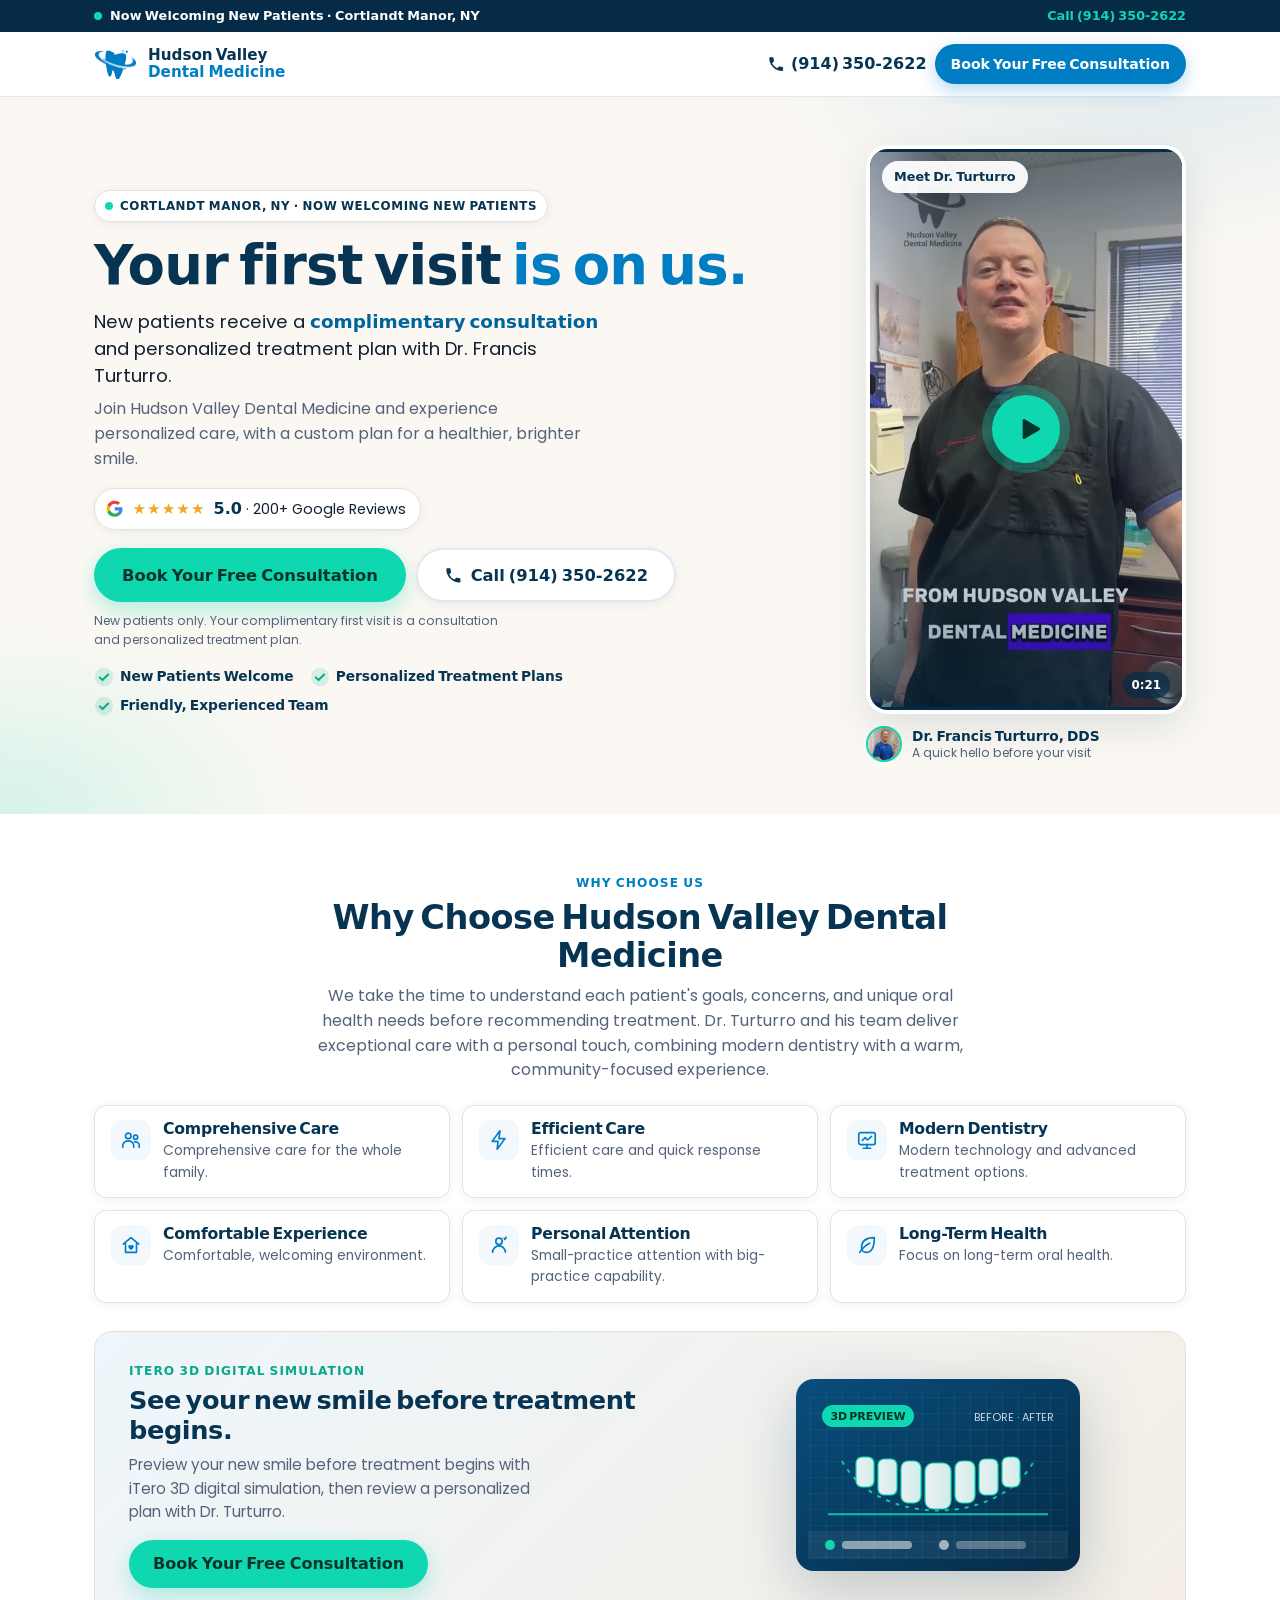
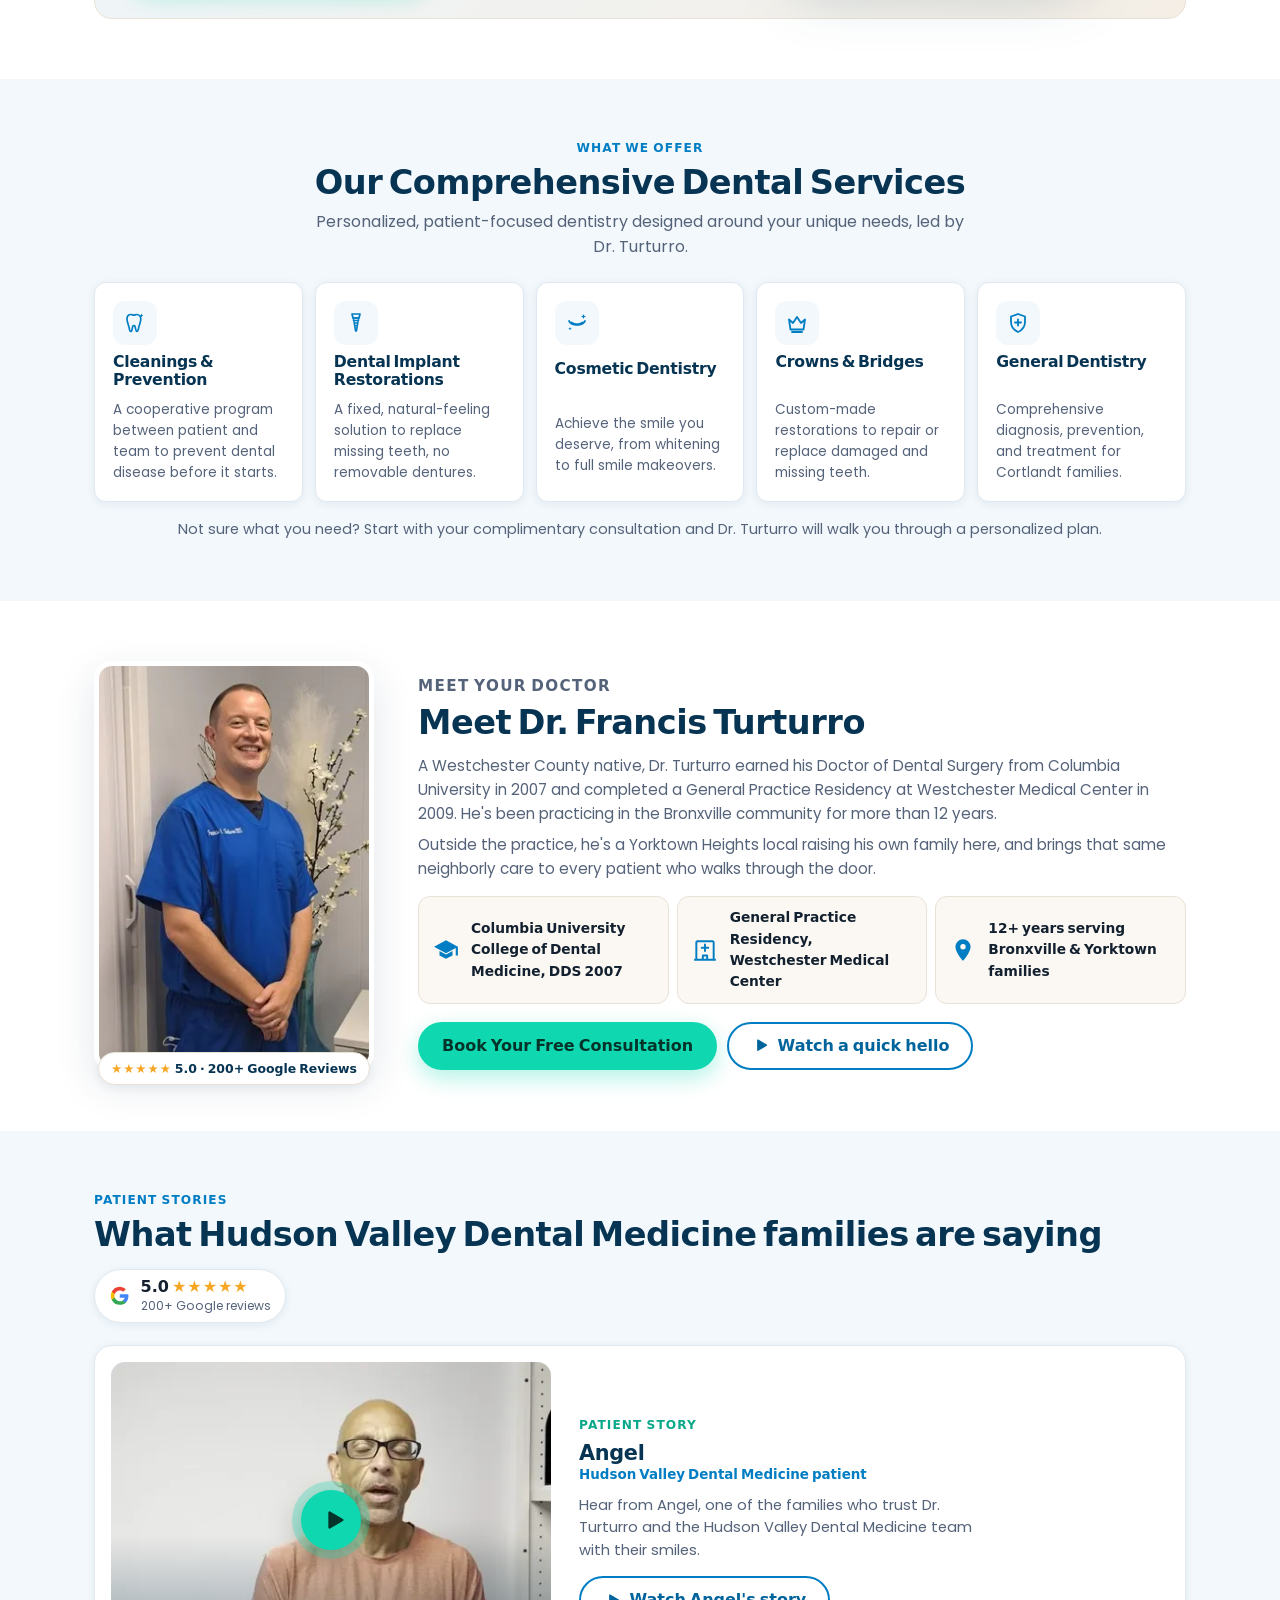
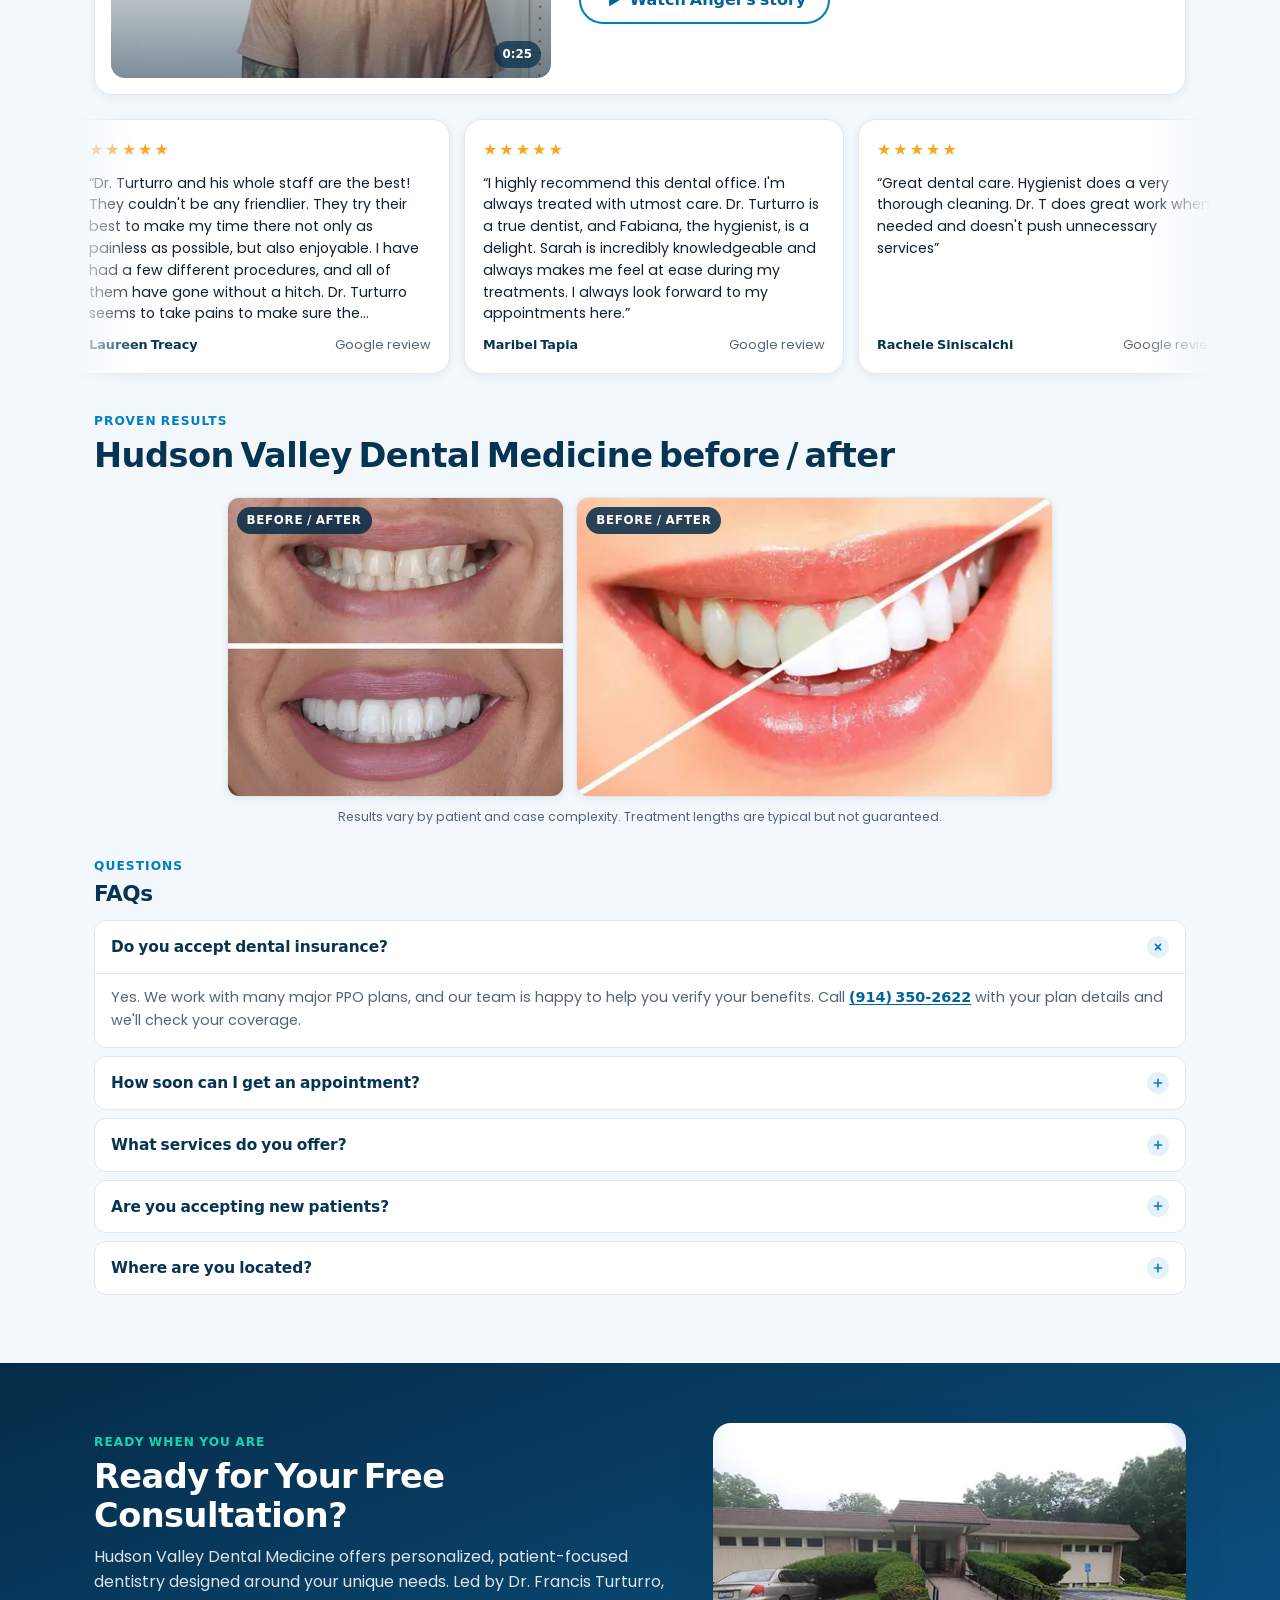
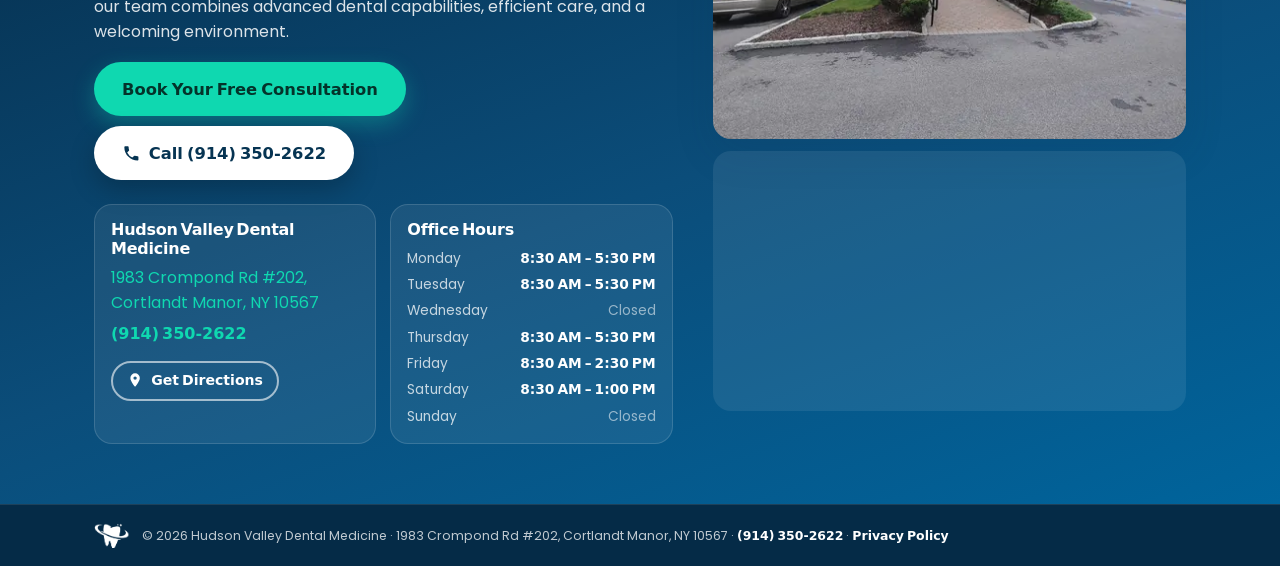
==== commit a64b7565: "New-patient page: hero hello video, popup form, Angel story, before/after, GTM - Hero: Dr. Turturro'" ====
--- a/new-patient/index.html
+++ b/new-patient/index.html
@@ -14,12 +14,15 @@
   <!-- Self-hosted brand font (Poppins) – preload only the weights used above the fold -->
   <link rel="preload" href="../assets/fonts/poppins-700.woff2" as="font" type="font/woff2" crossorigin>
   <link rel="preload" href="../assets/fonts/poppins-400.woff2" as="font" type="font/woff2" crossorigin>
-  <link rel="stylesheet" href="../css/new-patient.css?v=1">
+  <link rel="preload" href="../assets/img/hello-poster-540.webp" as="image" type="image/webp">
+  <link rel="stylesheet" href="../css/new-patient.css?v=2">
+  <noscript><style>.form-modal{display:block;position:static;width:auto;max-width:560px;margin:24px auto;max-height:none}.form-modal__close{display:none}</style></noscript>
 
   <!-- ==========================================================================
-       TRACKING (slot) – paste the practice's Google Tag Manager container here so
-       Google Ads conversions, GA4, Meta Pixel and call tracking fire on this page.
-       The page pushes these dataLayer events for GTM triggers:
+       TRACKING – the practice's Google Tag Manager container (GTM-KD6LN4MQ, the same
+       container the live smilehub page loads). Add Google Ads / GA4 / call-tracking
+       tags and triggers inside GTM. The page pushes these dataLayer events:
+         form_open         { cta_text }                      – consultation popup opened
          phone_click       { link_location, phone_number }  – any tel: link
          cta_click         { cta_text }                     – consultation CTAs
          form_start        { form_id }                      – first interaction with the form
@@ -28,9 +31,7 @@
          video_play        { video_title }                  – Dr. Turturro hello video
        ========================================================================== -->
   <script>window.dataLayer = window.dataLayer || [];</script>
-  <!--
-  <script>(function(w,d,s,l,i){w[l]=w[l]||[];w[l].push({'gtm.start':new Date().getTime(),event:'gtm.js'});var f=d.getElementsByTagName(s)[0],j=d.createElement(s),dl=l!='dataLayer'?'&l='+l:'';j.async=true;j.src='https://www.googletagmanager.com/gtm.js?id='+i+dl;f.parentNode.insertBefore(j,f);})(window,document,'script','dataLayer','GTM-XXXXXXX');</script>
-  -->
+  <script>(function(w,d,s,l,i){w[l]=w[l]||[];w[l].push({'gtm.start':new Date().getTime(),event:'gtm.js'});var f=d.getElementsByTagName(s)[0],j=d.createElement(s),dl=l!='dataLayer'?'&l='+l:'';j.async=true;j.src='https://www.googletagmanager.com/gtm.js?id='+i+dl;f.parentNode.insertBefore(j,f);})(window,document,'script','dataLayer','GTM-KD6LN4MQ');</script>
 
   <script type="application/ld+json">
   {
@@ -60,10 +61,8 @@
   </script>
 </head>
 <body>
-  <!-- GTM noscript slot:
-  <noscript><iframe src="https://www.googletagmanager.com/ns.html?id=GTM-XXXXXXX" height="0" width="0" style="display:none;visibility:hidden"></iframe></noscript>
-  -->
-  <a class="skip-link" href="#consult-form">Skip to the free consultation form</a>
+  <noscript><iframe src="https://www.googletagmanager.com/ns.html?id=GTM-KD6LN4MQ" height="0" width="0" style="display:none;visibility:hidden"></iframe></noscript>
+  <a class="skip-link" href="#consult-form" data-form-open>Skip to the free consultation form</a>
 
   <!-- ===================== HEADER: NEW PATIENT BAR + COMPACT HEADER ===================== -->
   <div class="topbar" role="status">
@@ -87,7 +86,7 @@
         <a class="header__call" href="tel:9143502622" data-track="phone" data-location="header-icon" aria-label="Call (914) 350-2622">
           <svg class="icon" aria-hidden="true" viewBox="0 0 24 24"><use href="#i-phone"/></svg>
         </a>
-        <a class="btn btn--primary btn--sm" href="#consult-form" data-track="cta"><span><span class="hide-mobile-inline">Book Your </span>Free Consultation</span></a>
+        <a class="btn btn--primary btn--sm" href="#consult-form" data-track="cta" data-form-open><span><span class="hide-mobile-inline">Book Your </span>Free Consultation</span></a>
       </div>
     </div>
   </header>
@@ -109,7 +108,7 @@
           </a>
 
           <div class="hero__cta">
-            <a class="btn btn--accent btn--lg" href="#consult-form" data-track="cta">Book Your Free Consultation</a>
+            <a class="btn btn--accent btn--lg" href="#consult-form" data-track="cta" data-form-open>Book Your Free Consultation</a>
             <a class="btn btn--outline btn--lg" href="tel:9143502622" data-track="phone" data-location="hero">
               <svg class="icon" aria-hidden="true" viewBox="0 0 24 24"><use href="#i-phone"/></svg>Call (914) 350-2622
             </a>
@@ -123,91 +122,27 @@
           </ul>
         </div>
 
-        <!-- Doctor trust element: portrait + short hello video (opens in a compact modal, never dominates the hero) -->
-        <div class="hero__doctor">
-          <picture>
-            <source srcset="../assets/img/dr-turturro-avatar-160.webp" type="image/webp">
-            <img src="../assets/img/dr-turturro-avatar-160.jpg" width="64" height="64" alt="Dr. Francis Turturro, DDS" decoding="async">
-          </picture>
-          <div class="hero__doctor-text">
-            <strong>Dr. Francis Turturro, DDS</strong>
-            <span>Columbia University · Westchester County native</span>
-          </div>
-          <button class="hero__doctor-play" type="button" data-video-open>
-            <svg class="icon" aria-hidden="true" viewBox="0 0 24 24"><use href="#i-play"/></svg>
-            <span>A quick hello<small>14 sec</small></span>
+        <!-- Dr. Turturro hello video (the video from the live page's hero; plays in place, loads only on play) -->
+        <div class="hero__video" id="heroVideo">
+          <button class="hero__video-play" type="button" id="heroVideoPlay" aria-label="Play video: a quick hello from Dr. Francis Turturro">
+            <picture>
+              <source srcset="../assets/img/hello-poster-540.webp" type="image/webp">
+              <img src="../assets/img/hello-poster-540.jpg" width="540" height="960" alt="Dr. Francis Turturro, DDS, in a treatment room at Hudson Valley Dental Medicine" fetchpriority="high" decoding="async">
+            </picture>
+            <span class="hero__video-label">Meet Dr. Turturro</span>
+            <span class="hero__video-icon" aria-hidden="true"><svg viewBox="0 0 24 24"><use href="#i-play"/></svg></span>
+            <span class="hero__video-dur" aria-hidden="true">0:21</span>
           </button>
-        </div>
-
-        <!-- ===== PRIMARY (ONLY) LEAD FORM =====
-             INTEGRATION: set data-endpoint to the practice's LeadConnector / GHL inbound webhook
-             (or any POST endpoint) – see README.md. Field names match the approved form:
-             First Name, Last Name, Phone Number, Email, Preferred Appointment Day(s),
-             Preferred Appointment Time(s), Questions / Comments, consent.
-             If the practice prefers the LeadConnector embedded form, replace the <form> with the
-             LeadConnector iframe and keep the surrounding .form-card so #consult-form links still work. -->
-        <div class="form-card" id="consult-form">
-          <div class="form-card__head">
-            <p class="kicker">Book now</p>
-            <h2>Book Your Free Consultation</h2>
-            <p>Takes less than a minute. Our team confirms your appointment by phone or text.</p>
-          </div>
-          <form class="form" id="consultForm" method="post" action="#" data-endpoint="" novalidate>
-            <div class="form__row">
-              <div class="field">
-                <label for="first_name">First Name <span class="req" aria-hidden="true">*</span></label>
-                <input id="first_name" name="first_name" type="text" autocomplete="given-name" required>
-              </div>
-              <div class="field">
-                <label for="last_name">Last Name <span class="req" aria-hidden="true">*</span></label>
-                <input id="last_name" name="last_name" type="text" autocomplete="family-name" required>
-              </div>
-            </div>
-            <div class="form__row">
-              <div class="field">
-                <label for="phone">Phone Number <span class="req" aria-hidden="true">*</span></label>
-                <input id="phone" name="phone" type="tel" inputmode="tel" autocomplete="tel" required>
-              </div>
-              <div class="field">
-                <label for="email">Email <span class="req" aria-hidden="true">*</span></label>
-                <input id="email" name="email" type="email" inputmode="email" autocomplete="email" required>
-              </div>
-            </div>
-            <fieldset class="field field--chips" data-chip-group>
-              <legend>Preferred Appointment Day(s) <span class="req" aria-hidden="true">*</span></legend>
-              <div class="chips">
-                <label class="chip"><input type="checkbox" name="preferred_days" value="Monday"><span>Mon</span></label>
-                <label class="chip"><input type="checkbox" name="preferred_days" value="Tuesday"><span>Tue</span></label>
-                <label class="chip"><input type="checkbox" name="preferred_days" value="Thursday"><span>Thu</span></label>
-                <label class="chip"><input type="checkbox" name="preferred_days" value="Friday"><span>Fri</span></label>
-                <label class="chip"><input type="checkbox" name="preferred_days" value="Saturday"><span>Sat</span></label>
-                <label class="chip"><input type="checkbox" name="preferred_days" value="Any day"><span>Any day</span></label>
-              </div>
-            </fieldset>
-            <fieldset class="field field--chips" data-chip-group>
-              <legend>Preferred Appointment Time(s) <span class="req" aria-hidden="true">*</span></legend>
-              <div class="chips">
-                <label class="chip"><input type="checkbox" name="preferred_times" value="Morning"><span>Morning</span></label>
-                <label class="chip"><input type="checkbox" name="preferred_times" value="Afternoon"><span>Afternoon</span></label>
-                <label class="chip"><input type="checkbox" name="preferred_times" value="Any time"><span>Any time</span></label>
-              </div>
-            </fieldset>
-            <div class="field">
-              <label for="comments">Questions / Comments <span class="req" aria-hidden="true">*</span></label>
-              <textarea id="comments" name="comments" rows="2" required placeholder="What would you like us to know before your visit?"></textarea>
-            </div>
-            <div class="field field--check">
-              <input id="consent" name="consent" type="checkbox" value="yes" required>
-              <label for="consent">I agree to <a href="https://hudsonvalleydentalmedicine.com/privacy-policy/" target="_blank" rel="noopener">terms &amp; conditions</a> provided by the company. By providing my phone number, I agree to receive text messages from the business.</label>
-            </div>
-            <!-- Bot protection: honeypot field + minimum time-to-submit (see js/new-patient.js).
-                 To add reCAPTCHA / Turnstile, place the widget here and verify the token at the endpoint. -->
-            <input type="text" name="website" class="hp" tabindex="-1" autocomplete="off" aria-hidden="true">
-            <input type="hidden" name="form_loaded_at" value="">
-            <button class="btn btn--accent btn--lg btn--block" type="submit">Book My Free Consultation</button>
-            <p class="form__note"><svg class="icon" aria-hidden="true" viewBox="0 0 24 24"><use href="#i-lock"/></svg>New patients only. We'll reach out by phone or text to confirm.</p>
-            <p class="form__status" role="status" aria-live="polite"></p>
-          </form>
+          <video class="hero__video-el" id="heroVideoEl" playsinline controls preload="none" poster="../assets/img/hello-poster-540.jpg" width="540" height="960" hidden>
+            <source src="../assets/video/hello-540.mp4" type="video/mp4">
+          </video>
+          <p class="hero__video-caption">
+            <picture>
+              <source srcset="../assets/img/dr-turturro-avatar-160.webp" type="image/webp">
+              <img src="../assets/img/dr-turturro-avatar-160.jpg" width="36" height="36" alt="" loading="lazy" decoding="async">
+            </picture>
+            <span><strong>Dr. Francis Turturro, DDS</strong>A quick hello before your visit</span>
+          </p>
         </div>
       </div>
     </section>
@@ -236,7 +171,7 @@
             <p class="kicker kicker--teal">iTero 3D digital simulation</p>
             <h3>See your new smile before treatment begins.</h3>
             <p>Preview your new smile before treatment begins with iTero 3D digital simulation, then review a personalized plan with Dr. Turturro.</p>
-            <a class="btn btn--accent" href="#consult-form" data-track="cta">Book Your Free Consultation</a>
+            <a class="btn btn--accent" href="#consult-form" data-track="cta" data-form-open>Book Your Free Consultation</a>
           </div>
           <figure class="itero__visual" aria-hidden="true">
             <svg viewBox="0 0 320 220" width="320" height="220" role="img" focusable="false">
@@ -336,8 +271,8 @@
             <li><svg class="icon" aria-hidden="true" viewBox="0 0 24 24"><use href="#i-pin"/></svg><span>12+ years serving Bronxville &amp; Yorktown families</span></li>
           </ul>
           <div class="doctor__cta">
-            <a class="btn btn--accent" href="#consult-form" data-track="cta">Book Your Free Consultation</a>
-            <button class="btn btn--ghost" type="button" data-video-open><svg class="icon" aria-hidden="true" viewBox="0 0 24 24"><use href="#i-play"/></svg>Watch a quick hello</button>
+            <a class="btn btn--accent" href="#consult-form" data-track="cta" data-form-open>Book Your Free Consultation</a>
+            <button class="btn btn--ghost" type="button" data-video-open data-video-src="../assets/video/hello-540.mp4" data-video-poster="../assets/img/hello-poster-540.jpg" data-video-orientation="portrait" data-video-title="A quick hello from Dr. Turturro" data-video-caption="Dr. Francis Turturro, DDS · A quick hello before your visit"><svg class="icon" aria-hidden="true" viewBox="0 0 24 24"><use href="#i-play"/></svg>Watch a quick hello</button>
           </div>
         </div>
       </div>
@@ -355,6 +290,25 @@
             <svg class="icon icon--g" aria-hidden="true" viewBox="0 0 24 24"><use href="#i-google"/></svg>
             <span><strong>5.0 <span class="stars" aria-hidden="true">★★★★★</span></strong><small>200+ Google reviews</small></span>
           </a>
+        </div>
+
+        <!-- Patient story video (Angel) from the live page; opens in the video modal, loads only on play -->
+        <div class="story">
+          <button class="story__play" type="button" data-video-open data-video-src="../assets/video/testimonial-720.mp4" data-video-poster="../assets/img/testimonial-poster-720.jpg" data-video-orientation="landscape" data-video-title="Angel – patient story" data-video-caption="Angel · Hudson Valley Dental Medicine patient" aria-label="Play video: Angel, Hudson Valley Dental Medicine patient">
+            <picture>
+              <source type="image/webp" srcset="../assets/img/testimonial-poster-480.webp 480w, ../assets/img/testimonial-poster-720.webp 720w" sizes="(min-width: 960px) 440px, 100vw">
+              <img src="../assets/img/testimonial-poster-720.jpg" srcset="../assets/img/testimonial-poster-480.jpg 480w, ../assets/img/testimonial-poster-720.jpg 720w" sizes="(min-width: 960px) 440px, 100vw" width="720" height="516" alt="Angel, a Hudson Valley Dental Medicine patient, speaking on camera" loading="lazy" decoding="async">
+            </picture>
+            <span class="story__icon" aria-hidden="true"><svg viewBox="0 0 24 24"><use href="#i-play"/></svg></span>
+            <span class="story__dur" aria-hidden="true">0:25</span>
+          </button>
+          <div class="story__body">
+            <p class="kicker kicker--teal">Patient story</p>
+            <h3>Angel</h3>
+            <p class="story__role">Hudson Valley Dental Medicine patient</p>
+            <p>Hear from Angel, one of the families who trust Dr. Turturro and the Hudson Valley Dental Medicine team with their smiles.</p>
+            <button class="btn btn--ghost" type="button" data-video-open data-video-src="../assets/video/testimonial-720.mp4" data-video-poster="../assets/img/testimonial-poster-720.jpg" data-video-orientation="landscape" data-video-title="Angel – patient story" data-video-caption="Angel · Hudson Valley Dental Medicine patient"><svg class="icon" aria-hidden="true" viewBox="0 0 24 24"><use href="#i-play"/></svg>Watch Angel's story</button>
+          </div>
         </div>
 
         <!-- Real Google reviews supplied by the client (verbatim), shown as a slow continuous ticker. -->
@@ -393,18 +347,27 @@
           </ul>
         </div>
 
-        <!-- PROVEN RESULTS – before / after.
-             The approved before/after images were not supplied with this brief, so the block ships hidden.
-             To enable: add the two images to ../assets/img/ (e.g. before-800.webp / after-800.webp), fill the
-             src/alt below and remove the `hidden` attribute. The disclaimer stays with the component. -->
-        <div class="results" id="results" hidden>
+        <!-- PROVEN RESULTS – the two before / after images from the live page -->
+        <div class="results" id="results">
           <div class="section__head">
             <p class="kicker">Proven results</p>
             <h2>Hudson Valley Dental Medicine before / after</h2>
           </div>
-          <div class="results__grid">
-            <figure class="results__item"><img src="" width="800" height="600" alt="" loading="lazy" decoding="async"><figcaption>Before</figcaption></figure>
-            <figure class="results__item"><img src="" width="800" height="600" alt="" loading="lazy" decoding="async"><figcaption>After</figcaption></figure>
+          <div class="results__row">
+            <figure class="results__item">
+              <picture>
+                <source type="image/webp" srcset="../assets/img/results-1-480.webp 480w, ../assets/img/results-1-800.webp 800w" sizes="(min-width: 640px) 360px, 100vw">
+                <img src="../assets/img/results-1-800.jpg" srcset="../assets/img/results-1-480.jpg 480w, ../assets/img/results-1-800.jpg 800w" sizes="(min-width: 640px) 360px, 100vw" width="800" height="710" alt="Patient smile before treatment (top) and after treatment (bottom)" loading="lazy" decoding="async">
+              </picture>
+              <figcaption>Before / after</figcaption>
+            </figure>
+            <figure class="results__item">
+              <picture>
+                <source type="image/webp" srcset="../assets/img/results-2-480.webp 480w, ../assets/img/results-2-800.webp 800w" sizes="(min-width: 640px) 480px, 100vw">
+                <img src="../assets/img/results-2-800.jpg" srcset="../assets/img/results-2-480.jpg 480w, ../assets/img/results-2-800.jpg 800w" sizes="(min-width: 640px) 480px, 100vw" width="800" height="502" alt="Split view of a smile before and after cosmetic treatment" loading="lazy" decoding="async">
+              </picture>
+              <figcaption>Before / after</figcaption>
+            </figure>
           </div>
           <p class="results__disclaimer">Results vary by patient and case complexity. Treatment lengths are typical but not guaranteed.</p>
         </div>
@@ -444,7 +407,7 @@
           <h2 id="final-title">Ready for Your Free Consultation?</h2>
           <p>Hudson Valley Dental Medicine offers personalized, patient-focused dentistry designed around your unique needs. Led by Dr. Francis Turturro, our team combines advanced dental capabilities, efficient care, and a welcoming environment.</p>
           <div class="final__cta">
-            <a class="btn btn--accent btn--lg" href="#consult-form" data-track="cta">Book Your Free Consultation</a>
+            <a class="btn btn--accent btn--lg" href="#consult-form" data-track="cta" data-form-open>Book Your Free Consultation</a>
             <a class="btn btn--light btn--lg" href="tel:9143502622" data-track="phone" data-location="final"><svg class="icon" aria-hidden="true" viewBox="0 0 24 24"><use href="#i-phone"/></svg>Call (914) 350-2622</a>
           </div>
 
@@ -477,7 +440,7 @@
             <source type="image/webp" srcset="../assets/img/office-480.webp 480w, ../assets/img/office-800.webp 800w" sizes="(min-width: 960px) 420px, 100vw">
             <img src="../assets/img/office-800.jpg" srcset="../assets/img/office-480.jpg 480w, ../assets/img/office-800.jpg 800w" sizes="(min-width: 960px) 420px, 100vw" width="800" height="533" alt="Entrance to the Hudson Valley Dental Medicine office building at 1983 Crompond Rd, Cortlandt Manor" loading="lazy" decoding="async">
           </picture>
-          <iframe class="map" title="Map to Hudson Valley Dental Medicine, 1983 Crompond Rd #202, Cortlandt Manor, NY 10567" loading="lazy" referrerpolicy="no-referrer-when-downgrade" allowfullscreen src="https://www.google.com/maps?q=Hudson+Valley+Dental+Medicine%2C+1983+Crompond+Rd+%23202%2C+Cortlandt+Manor%2C+NY+10567&amp;z=15&amp;output=embed"></iframe>
+          <iframe class="map" title="Map to Hudson Valley Dental Medicine, 1983 Crompond Rd #202, Cortlandt Manor, NY 10567" loading="lazy" referrerpolicy="no-referrer-when-downgrade" allowfullscreen src="https://www.google.com/maps/embed?pb=!1m14!1m8!1m3!1d11990.890265047463!2d-73.90057392596435!3d41.293142129467896!3m2!1i1024!2i768!4f13.1!3m3!1m2!1s0x89c2c8fddb8f38bb%3A0xedd92132710c267a!2sHudson%20Valley%20Dental%20Medicine!5e0!3m2!1sen!2sus!4v1786109537275!5m2!1sen!2sus"></iframe>
         </div>
       </div>
     </section>
@@ -495,18 +458,92 @@
     <a class="btn btn--outline" href="tel:9143502622" data-track="phone" data-location="sticky">
       <svg class="icon" aria-hidden="true" viewBox="0 0 24 24"><use href="#i-phone"/></svg>Call Now
     </a>
-    <a class="btn btn--accent" href="#consult-form" data-track="cta">Free Consultation</a>
+    <a class="btn btn--accent" href="#consult-form" data-track="cta" data-form-open>Free Consultation</a>
   </div>
 
-  <!-- Dr. Turturro hello video – loads only when opened -->
-  <dialog class="video-modal" id="videoModal" aria-label="A quick hello from Dr. Francis Turturro">
+  <!-- Video modal (hello video / patient story) – source is set on open, loads only then -->
+  <dialog class="video-modal" id="videoModal" aria-label="Video">
     <button class="video-modal__close" type="button" data-video-close aria-label="Close video">
       <svg class="icon" aria-hidden="true" viewBox="0 0 24 24"><use href="#i-close"/></svg>
     </button>
-    <video class="video-modal__el" id="videoEl" playsinline controls preload="none" poster="../assets/img/video-poster-540.jpg" width="540" height="960">
-      <source src="../assets/video/tooth-pain-540.mp4" type="video/mp4">
-    </video>
-    <p class="video-modal__caption"><strong>Dr. Francis Turturro, DDS</strong> · Hudson Valley Dental Medicine</p>
+    <video class="video-modal__el" id="videoEl" playsinline controls preload="none" width="540" height="960"></video>
+    <p class="video-modal__caption" id="videoCaption"></p>
+  </dialog>
+
+  <!-- ===== PRIMARY (ONLY) LEAD FORM – popup opened by every "Book Your Free Consultation" CTA =====
+       INTEGRATION: set data-endpoint to the practice's LeadConnector / GHL inbound webhook
+       (or any POST endpoint) – see README.md. Field names match the approved form:
+       First Name, Last Name, Phone Number, Email, Preferred Appointment Day(s),
+       Preferred Appointment Time(s), Questions / Comments, consent.
+       If the practice prefers the LeadConnector embedded form, replace the <form> with the
+       LeadConnector iframe and keep the surrounding .form-card so the CTAs keep working. -->
+  <dialog class="form-modal" id="consult-form" aria-labelledby="form-title">
+    <div class="form-card">
+      <button class="form-modal__close" type="button" data-form-close aria-label="Close form">
+        <svg class="icon" aria-hidden="true" viewBox="0 0 24 24"><use href="#i-close"/></svg>
+      </button>
+      <div class="form-card__head">
+        <p class="kicker">Book now</p>
+        <h2 id="form-title">Book Your Free Consultation</h2>
+        <p>Takes less than a minute. Our team confirms your appointment by phone or text.</p>
+      </div>
+      <form class="form" id="consultForm" method="post" action="#" data-endpoint="" novalidate>
+        <div class="form__row">
+          <div class="field">
+            <label for="first_name">First Name <span class="req" aria-hidden="true">*</span></label>
+            <input id="first_name" name="first_name" type="text" autocomplete="given-name" required>
+          </div>
+          <div class="field">
+            <label for="last_name">Last Name <span class="req" aria-hidden="true">*</span></label>
+            <input id="last_name" name="last_name" type="text" autocomplete="family-name" required>
+          </div>
+        </div>
+        <div class="form__row">
+          <div class="field">
+            <label for="phone">Phone Number <span class="req" aria-hidden="true">*</span></label>
+            <input id="phone" name="phone" type="tel" inputmode="tel" autocomplete="tel" required>
+          </div>
+          <div class="field">
+            <label for="email">Email <span class="req" aria-hidden="true">*</span></label>
+            <input id="email" name="email" type="email" inputmode="email" autocomplete="email" required>
+          </div>
+        </div>
+        <fieldset class="field field--chips" data-chip-group>
+          <legend>Preferred Appointment Day(s) <span class="req" aria-hidden="true">*</span></legend>
+          <div class="chips">
+            <label class="chip"><input type="checkbox" name="preferred_days" value="Monday"><span>Mon</span></label>
+            <label class="chip"><input type="checkbox" name="preferred_days" value="Tuesday"><span>Tue</span></label>
+            <label class="chip"><input type="checkbox" name="preferred_days" value="Thursday"><span>Thu</span></label>
+            <label class="chip"><input type="checkbox" name="preferred_days" value="Friday"><span>Fri</span></label>
+            <label class="chip"><input type="checkbox" name="preferred_days" value="Saturday"><span>Sat</span></label>
+            <label class="chip"><input type="checkbox" name="preferred_days" value="Any day"><span>Any day</span></label>
+          </div>
+        </fieldset>
+        <fieldset class="field field--chips" data-chip-group>
+          <legend>Preferred Appointment Time(s) <span class="req" aria-hidden="true">*</span></legend>
+          <div class="chips">
+            <label class="chip"><input type="checkbox" name="preferred_times" value="Morning"><span>Morning</span></label>
+            <label class="chip"><input type="checkbox" name="preferred_times" value="Afternoon"><span>Afternoon</span></label>
+            <label class="chip"><input type="checkbox" name="preferred_times" value="Any time"><span>Any time</span></label>
+          </div>
+        </fieldset>
+        <div class="field">
+          <label for="comments">Questions / Comments <span class="req" aria-hidden="true">*</span></label>
+          <textarea id="comments" name="comments" rows="2" required placeholder="What would you like us to know before your visit?"></textarea>
+        </div>
+        <div class="field field--check">
+          <input id="consent" name="consent" type="checkbox" value="yes" required>
+          <label for="consent">I agree to <a href="https://hudsonvalleydentalmedicine.com/privacy-policy/" target="_blank" rel="noopener">terms &amp; conditions</a> provided by the company. By providing my phone number, I agree to receive text messages from the business.</label>
+        </div>
+        <!-- Bot protection: honeypot field + minimum time-to-submit (see js/new-patient.js).
+             To add reCAPTCHA / Turnstile, place the widget here and verify the token at the endpoint. -->
+        <input type="text" name="website" class="hp" tabindex="-1" autocomplete="off" aria-hidden="true">
+        <input type="hidden" name="form_loaded_at" value="">
+        <button class="btn btn--accent btn--lg btn--block" type="submit">Book My Free Consultation</button>
+        <p class="form__note"><svg class="icon" aria-hidden="true" viewBox="0 0 24 24"><use href="#i-lock"/></svg>New patients only. We'll reach out by phone or text to confirm.</p>
+        <p class="form__status" role="status" aria-live="polite"></p>
+      </form>
+    </div>
   </dialog>
 
   <!-- Inline icon sprite (no icon library) -->
@@ -535,6 +572,6 @@
     <symbol id="i-general" viewBox="0 0 24 24"><path d="M12 3l7 2.5v5.5c0 4.5-3 8.2-7 10-4-1.8-7-5.5-7-10V5.5z" fill="none" stroke="currentColor" stroke-width="1.8" stroke-linejoin="round"/><path d="M12 8.5v6M9 11.5h6" fill="none" stroke="currentColor" stroke-width="1.8" stroke-linecap="round"/></symbol>
   </svg>
 
-  <script src="../js/new-patient.js?v=1" defer></script>
+  <script src="../js/new-patient.js?v=2" defer></script>
 </body>
 </html>
--- a/css/new-patient.css
+++ b/css/new-patient.css
@@ -109,10 +109,7 @@
 .hero { position: relative; isolation: isolate; padding: 26px 0 30px; background: var(--cream); overflow: hidden; }
 .hero::before { content: ""; position: absolute; inset: 0; z-index: -1; pointer-events: none;
   background: radial-gradient(640px 360px at 90% -10%, rgba(0,125,195,.13), transparent 65%), radial-gradient(520px 320px at 0% 100%, rgba(15,216,176,.16), transparent 60%); }
-.hero__grid { display: grid; gap: 22px; grid-template-areas: "copy" "form" "doctor"; }
-.hero__copy { grid-area: copy; }
-.hero__doctor { grid-area: doctor; }
-.form-card { grid-area: form; }
+.hero__grid { display: grid; gap: 26px; }
 
 .eyebrow { display: inline-flex; align-items: center; gap: 7px; margin-bottom: 14px; padding: 6px 10px; border-radius: 999px; background: #fff; border: 1px solid var(--line-warm); font-size: .64rem; font-weight: 700; letter-spacing: .02em; text-transform: uppercase; color: var(--blue-900); box-shadow: var(--shadow-sm); white-space: nowrap; max-width: 100%; overflow: hidden; text-overflow: ellipsis; }
 .eyebrow__pulse { width: 8px; height: 8px; border-radius: 50%; background: var(--teal); animation: pulse 1.8s infinite; }
@@ -130,15 +127,34 @@
 .trust li { display: inline-flex; align-items: center; gap: 6px; font-size: .86rem; font-weight: 600; color: var(--blue-900); }
 .trust .icon { width: 20px; height: 20px; color: var(--teal-700); }
 
-.hero__doctor { display: grid; grid-template-columns: auto 1fr; align-items: center; gap: 10px 12px; padding: 10px 12px; background: #fff; border: 1px solid var(--line-warm); border-radius: var(--radius); box-shadow: var(--shadow-sm); }
-.hero__doctor-play { grid-column: 1 / -1; justify-content: center; }
-.hero__doctor img { width: 56px; height: 56px; border-radius: 50%; object-fit: cover; border: 2px solid var(--teal); flex: none; }
-.hero__doctor-text { display: grid; gap: 2px; min-width: 0; flex: 1; font-size: .78rem; color: var(--muted); line-height: 1.3; }
-.hero__doctor-text strong { font-size: .92rem; color: var(--blue-900); }
-.hero__doctor-play { display: inline-flex; align-items: center; gap: 8px; padding: 6px 12px 6px 6px; border: 1px solid var(--line); border-radius: 999px; background: var(--tint); color: var(--blue-900); font-size: .8rem; font-weight: 600; line-height: 1.1; cursor: pointer; white-space: nowrap; transition: background-color .15s, border-color .15s; }
-.hero__doctor-play:hover { background: #e5f2fa; border-color: var(--blue); }
-.hero__doctor-play .icon { width: 30px; height: 30px; padding: 7px; border-radius: 50%; background: var(--blue); color: #fff; }
-.hero__doctor-play small { display: block; font-weight: 400; color: var(--muted); font-size: .72rem; margin-top: 2px; }
+/* Hero video card (Dr. Turturro hello) */
+.hero__video { position: relative; width: 100%; max-width: 300px; margin: 0 auto; }
+.hero__video-play { display: block; position: relative; width: 100%; padding: 0; border: 4px solid #fff; border-radius: 22px; overflow: hidden; background: var(--navy); cursor: pointer; box-shadow: var(--shadow); aspect-ratio: 9 / 16; }
+.hero__video-play img { width: 100%; height: 100%; object-fit: cover; transition: transform .3s ease; }
+.hero__video-play:hover img { transform: scale(1.03); }
+.hero__video-play::after { content: ""; position: absolute; inset: 0; background: linear-gradient(180deg, rgba(5,43,71,.30) 0%, transparent 32%, transparent 62%, rgba(5,43,71,.55) 100%); pointer-events: none; }
+.hero__video-label { position: absolute; left: 12px; top: 12px; z-index: 1; padding: 6px 12px; border-radius: 999px; background: rgba(255,255,255,.94); color: var(--blue-900); font-size: .8rem; font-weight: 700; box-shadow: var(--shadow-sm); }
+.hero__video-dur { position: absolute; right: 12px; bottom: 12px; z-index: 1; padding: 4px 9px; border-radius: 999px; background: rgba(5,43,71,.7); color: #fff; font-size: .74rem; font-weight: 600; }
+.hero__video-icon { position: absolute; inset: 0; z-index: 1; display: grid; place-items: center; }
+.hero__video-icon svg { width: 68px; height: 68px; padding: 18px 16px 18px 20px; border-radius: 50%; background: var(--teal); color: var(--teal-ink); box-shadow: 0 0 0 10px rgba(15,216,176,.28), 0 10px 30px rgba(0,0,0,.35); transition: transform .2s ease; }
+.hero__video-play:hover .hero__video-icon svg { transform: scale(1.06); }
+.hero__video-el { width: 100%; height: auto; aspect-ratio: 9 / 16; border-radius: 22px; border: 4px solid #fff; background: #000; box-shadow: var(--shadow); }
+.hero__video-el[hidden] { display: none; }
+.hero__video.is-playing .hero__video-play { display: none; }
+.hero__video-caption { display: flex; align-items: center; gap: 10px; margin-top: 12px; font-size: .76rem; line-height: 1.25; color: var(--muted); }
+.hero__video-caption img { width: 36px; height: 36px; border-radius: 50%; object-fit: cover; border: 2px solid var(--teal); flex: none; }
+.hero__video-caption strong { display: block; color: var(--blue-900); font-size: .86rem; }
+
+/* Popup form */
+.form-modal { width: min(100% - 24px, 560px); max-width: none; max-height: none; margin: auto; padding: 0; border: 0; background: transparent; overflow: visible; }
+.form-modal::backdrop { background: rgba(5,43,71,.72); backdrop-filter: blur(4px); }
+.form-modal .form-card { max-height: calc(100dvh - 24px); overflow-y: auto; overscroll-behavior: contain; -webkit-overflow-scrolling: touch; padding-right: 18px; }
+.form-modal__close { position: sticky; top: 0; float: right; z-index: 2; width: 40px; height: 40px; margin: -6px -6px 0 0; display: grid; place-items: center; border: 0; border-radius: 50%; background: var(--tint); color: var(--blue-900); cursor: pointer; }
+.form-modal__close:hover { background: #e3f0f9; }
+.form-modal__close .icon { width: 20px; height: 20px; }
+.form-modal .form-card__head { padding-right: 36px; }
+body.modal-open { overflow: hidden; }
+body.modal-open .sticky-cta { transform: translateY(110%); }
 
 .form-card { position: relative; color: var(--ink); background: #fff; border: 1px solid var(--line-warm); border-radius: var(--radius); box-shadow: var(--shadow); padding: 20px 18px 18px; }
 .form-card::before { content: ""; position: absolute; left: 24px; right: 24px; top: -1px; height: 4px; border-radius: 0 0 6px 6px; background: linear-gradient(90deg, var(--blue), var(--teal)); }
@@ -237,12 +253,27 @@
 
 /* Before / after (hidden until the approved assets are supplied) */
 .results { margin-top: 28px; }
-.results[hidden] { display: none; }
-.results__grid { display: grid; grid-template-columns: 1fr 1fr; gap: 10px; }
-.results__item { position: relative; margin: 0; }
-.results__item img { width: 100%; aspect-ratio: 4 / 3; object-fit: cover; border-radius: var(--radius-sm); border: 1px solid var(--line); background: #fff; }
+.results .section__head { max-width: none; }
+.results__row { display: flex; flex-wrap: wrap; justify-content: center; gap: 12px; }
+.results__item { position: relative; margin: 0; flex: 1 1 260px; max-width: 520px; }
+.results__item img { width: 100%; border-radius: var(--radius-sm); border: 1px solid var(--line); background: #fff; box-shadow: var(--shadow-sm); }
 .results__item figcaption { position: absolute; left: 10px; top: 10px; padding: 4px 10px; border-radius: 999px; background: rgba(5,43,71,.85); color: #fff; font-size: .74rem; font-weight: 700; letter-spacing: .06em; text-transform: uppercase; }
-.results__disclaimer { margin-top: 10px; font-size: .78rem; color: var(--muted); }
+.results__disclaimer { margin-top: 10px; font-size: .78rem; color: var(--muted); text-align: center; }
+
+/* Patient story video */
+.story { display: grid; gap: 16px; margin-bottom: 18px; padding: 14px; background: #fff; border: 1px solid var(--line); border-radius: var(--radius); box-shadow: var(--shadow-sm); }
+.story__play { position: relative; display: block; width: 100%; padding: 0; border: 0; border-radius: 14px; overflow: hidden; background: var(--navy); cursor: pointer; aspect-ratio: 720 / 516; }
+.story__play img { width: 100%; height: 100%; object-fit: cover; transition: transform .3s ease; }
+.story__play:hover img { transform: scale(1.03); }
+.story__play::after { content: ""; position: absolute; inset: 0; background: linear-gradient(180deg, transparent 55%, rgba(5,43,71,.45) 100%); pointer-events: none; }
+.story__icon { position: absolute; inset: 0; z-index: 1; display: grid; place-items: center; }
+.story__icon svg { width: 60px; height: 60px; padding: 16px 14px 16px 18px; border-radius: 50%; background: var(--teal); color: var(--teal-ink); box-shadow: 0 0 0 9px rgba(15,216,176,.28), 0 10px 30px rgba(0,0,0,.35); transition: transform .2s ease; }
+.story__play:hover .story__icon svg { transform: scale(1.06); }
+.story__dur { position: absolute; right: 10px; bottom: 10px; z-index: 1; padding: 4px 9px; border-radius: 999px; background: rgba(5,43,71,.7); color: #fff; font-size: .74rem; font-weight: 600; }
+.story__body h3 { font-size: 1.3rem; }
+.story__role { font-size: .84rem; font-weight: 600; color: var(--blue); }
+.story__body > p:not(.kicker):not(.story__role) { margin-top: 8px; font-size: .92rem; color: var(--muted); max-width: 46ch; }
+.story__body .btn { margin-top: 14px; }
 
 /* FAQ accordion */
 .faq { margin-top: 30px; }
@@ -293,11 +324,13 @@
 /* Video modal */
 .video-modal { width: min(92vw, 360px); max-width: none; max-height: none; margin: auto; padding: 0; border: 0; background: transparent; color: #fff; overflow: visible; }
 .video-modal::backdrop { background: rgba(5,43,71,.82); backdrop-filter: blur(4px); }
-.video-modal__el { width: 100%; max-height: 76vh; aspect-ratio: 9 / 16; object-fit: contain; border-radius: 20px; background: #000; box-shadow: 0 24px 60px rgba(0,0,0,.45); }
+.video-modal__el { width: 100%; height: auto; max-height: 76vh; aspect-ratio: 9 / 16; object-fit: contain; border-radius: 20px; background: #000; box-shadow: 0 24px 60px rgba(0,0,0,.45); }
 .video-modal__close { position: absolute; right: -6px; top: -46px; width: 40px; height: 40px; display: grid; place-items: center; border: 0; border-radius: 50%; background: #fff; color: var(--navy); cursor: pointer; box-shadow: var(--shadow-sm); }
 .video-modal__close .icon { width: 20px; height: 20px; }
 .video-modal__caption { margin-top: 10px; text-align: center; font-size: .8rem; color: rgba(255,255,255,.8); }
 .video-modal__caption strong { color: #fff; }
+.video-modal.is-landscape { width: min(94vw, 860px); }
+.video-modal.is-landscape .video-modal__el { aspect-ratio: 720 / 516; max-height: 80vh; }
 
 /* Subtle reveal (JS adds .is-in; without JS nothing is hidden) */
 html.js .reveal { opacity: 0; transform: translateY(10px); transition: opacity .45s ease, transform .45s ease; }
@@ -306,8 +339,6 @@
 /* ---------- Tablet ---------- */
 @media (min-width: 480px) {
   .hide-mobile-inline { display: inline; }
-  .hero__doctor { grid-template-columns: auto 1fr auto; }
-  .hero__doctor-play { grid-column: auto; }
 }
 @media (min-width: 640px) {
   .topbar__inner { justify-content: space-between; }
@@ -325,7 +356,9 @@
   .final__cta { flex-direction: row; flex-wrap: wrap; }
   .final__details { grid-template-columns: 1fr 1fr; }
   .review { flex-basis: 380px; }
-  .results__disclaimer { text-align: left; }
+  .story { grid-template-columns: minmax(0, 1fr) minmax(0, 1fr); align-items: center; padding: 16px; }
+  .results__item { flex: 0 1 auto; }
+  .results__item img { height: 300px; width: auto; max-width: 100%; }
 }
 
 /* ---------- Desktop ---------- */
@@ -333,8 +366,8 @@
   :root { --gutter: 24px; }
   .section { padding: 60px 0; }
   .hero { padding: 48px 0 52px; }
-  .hero__grid { grid-template-columns: minmax(0, 55fr) minmax(0, 45fr); grid-template-rows: auto 1fr; grid-template-areas: "copy form" "doctor form"; gap: 20px 48px; align-items: start; }
-  .hero__doctor { align-self: start; justify-self: start; }
+  .hero__grid { grid-template-columns: minmax(0, 1fr) 320px; gap: 48px; align-items: center; }
+  .hero__video { max-width: 320px; margin: 0; }
   .eyebrow { font-size: .74rem; letter-spacing: .05em; }
   .hero__clarify { font-size: 1.15rem; }
   .hero__lead { font-size: 1rem; }
@@ -343,6 +376,7 @@
   .itero { grid-template-columns: 1.15fr .85fr; padding: 30px 34px; margin-top: 28px; }
   .services { grid-template-columns: repeat(5, 1fr); gap: 12px; }
   .service h3 { min-height: 2.3em; }
+  .story { grid-template-columns: 440px minmax(0, 1fr); gap: 28px; }
   .doctor { grid-template-columns: 280px 1fr; gap: 44px; }
   .doctor__photo { width: 100%; justify-self: stretch; }
   .creds { grid-template-columns: repeat(3, 1fr); }
@@ -352,7 +386,7 @@
   .sticky-cta { display: none; }
 }
 @media (min-width: 1100px) {
-  .hero__grid { gap: 20px 64px; }
+  .hero__grid { gap: 72px; }
 }
 
 /* ---------- Reduced motion ---------- */
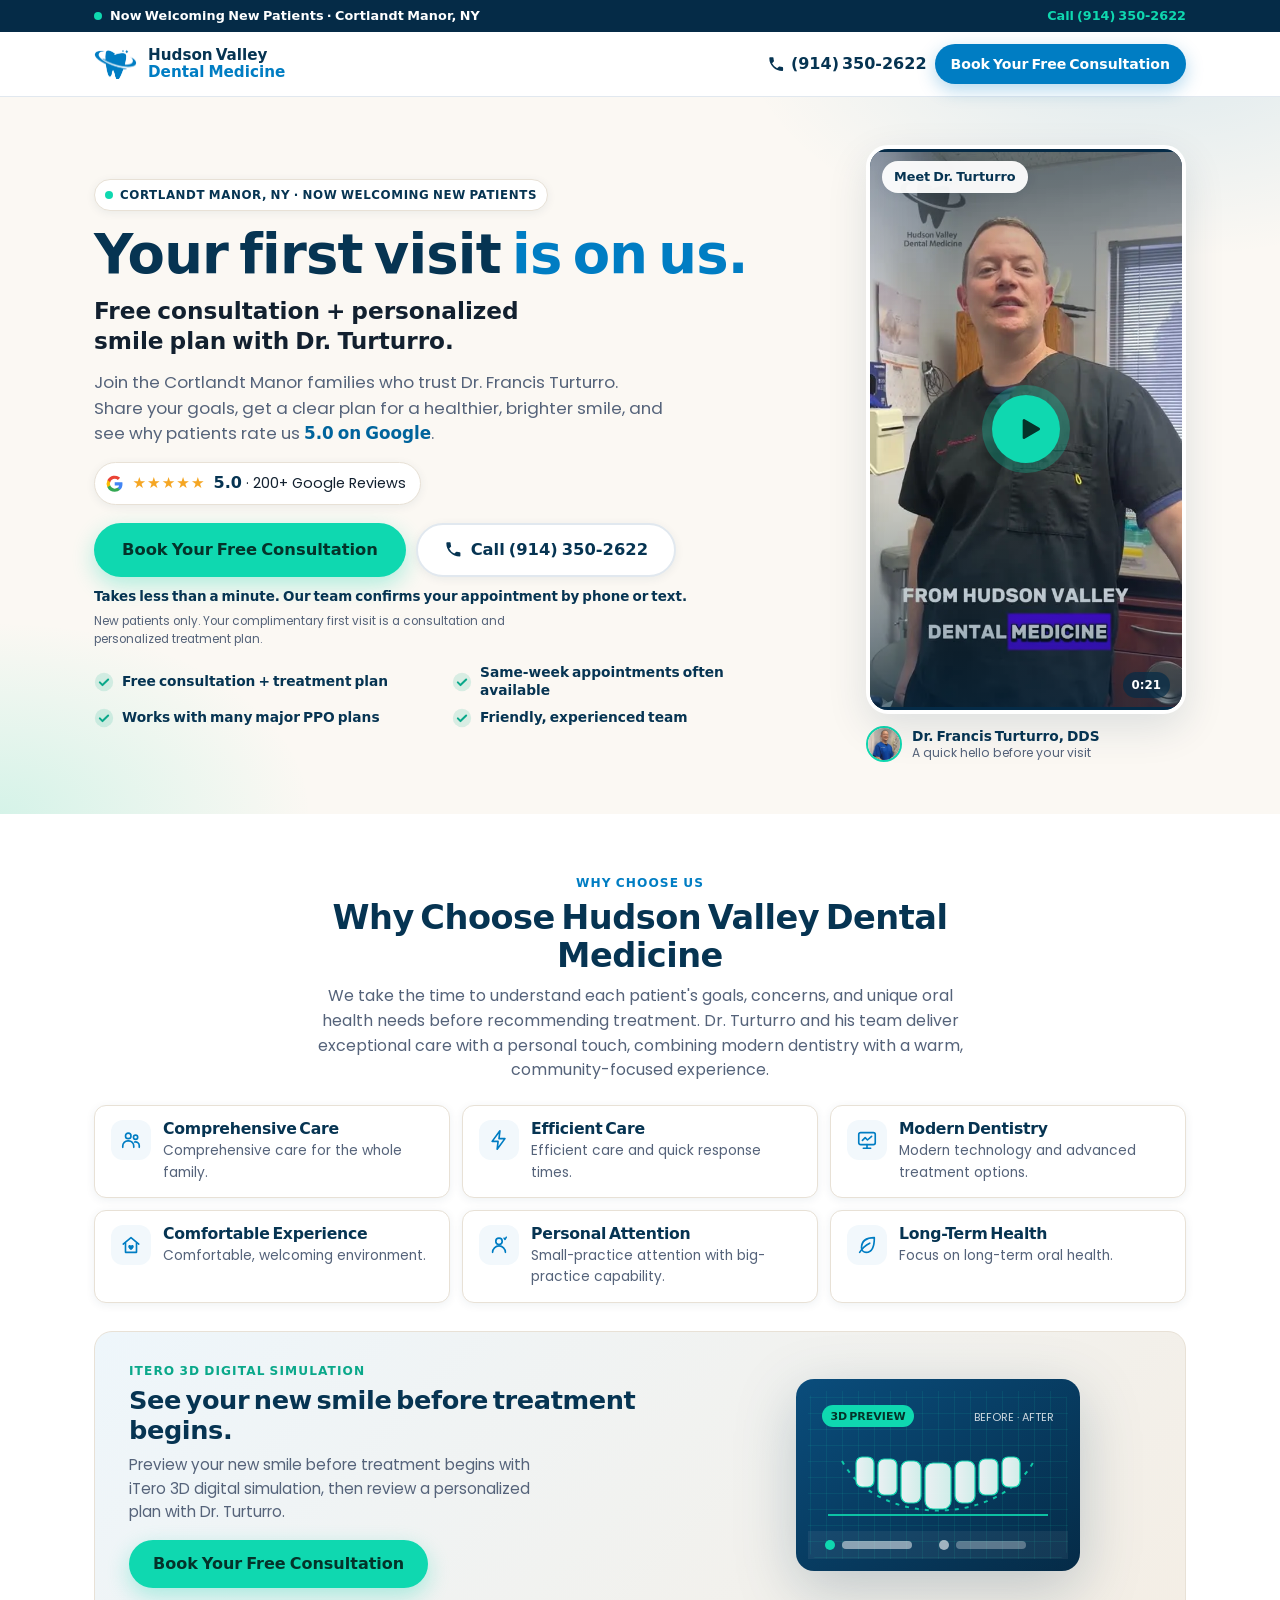
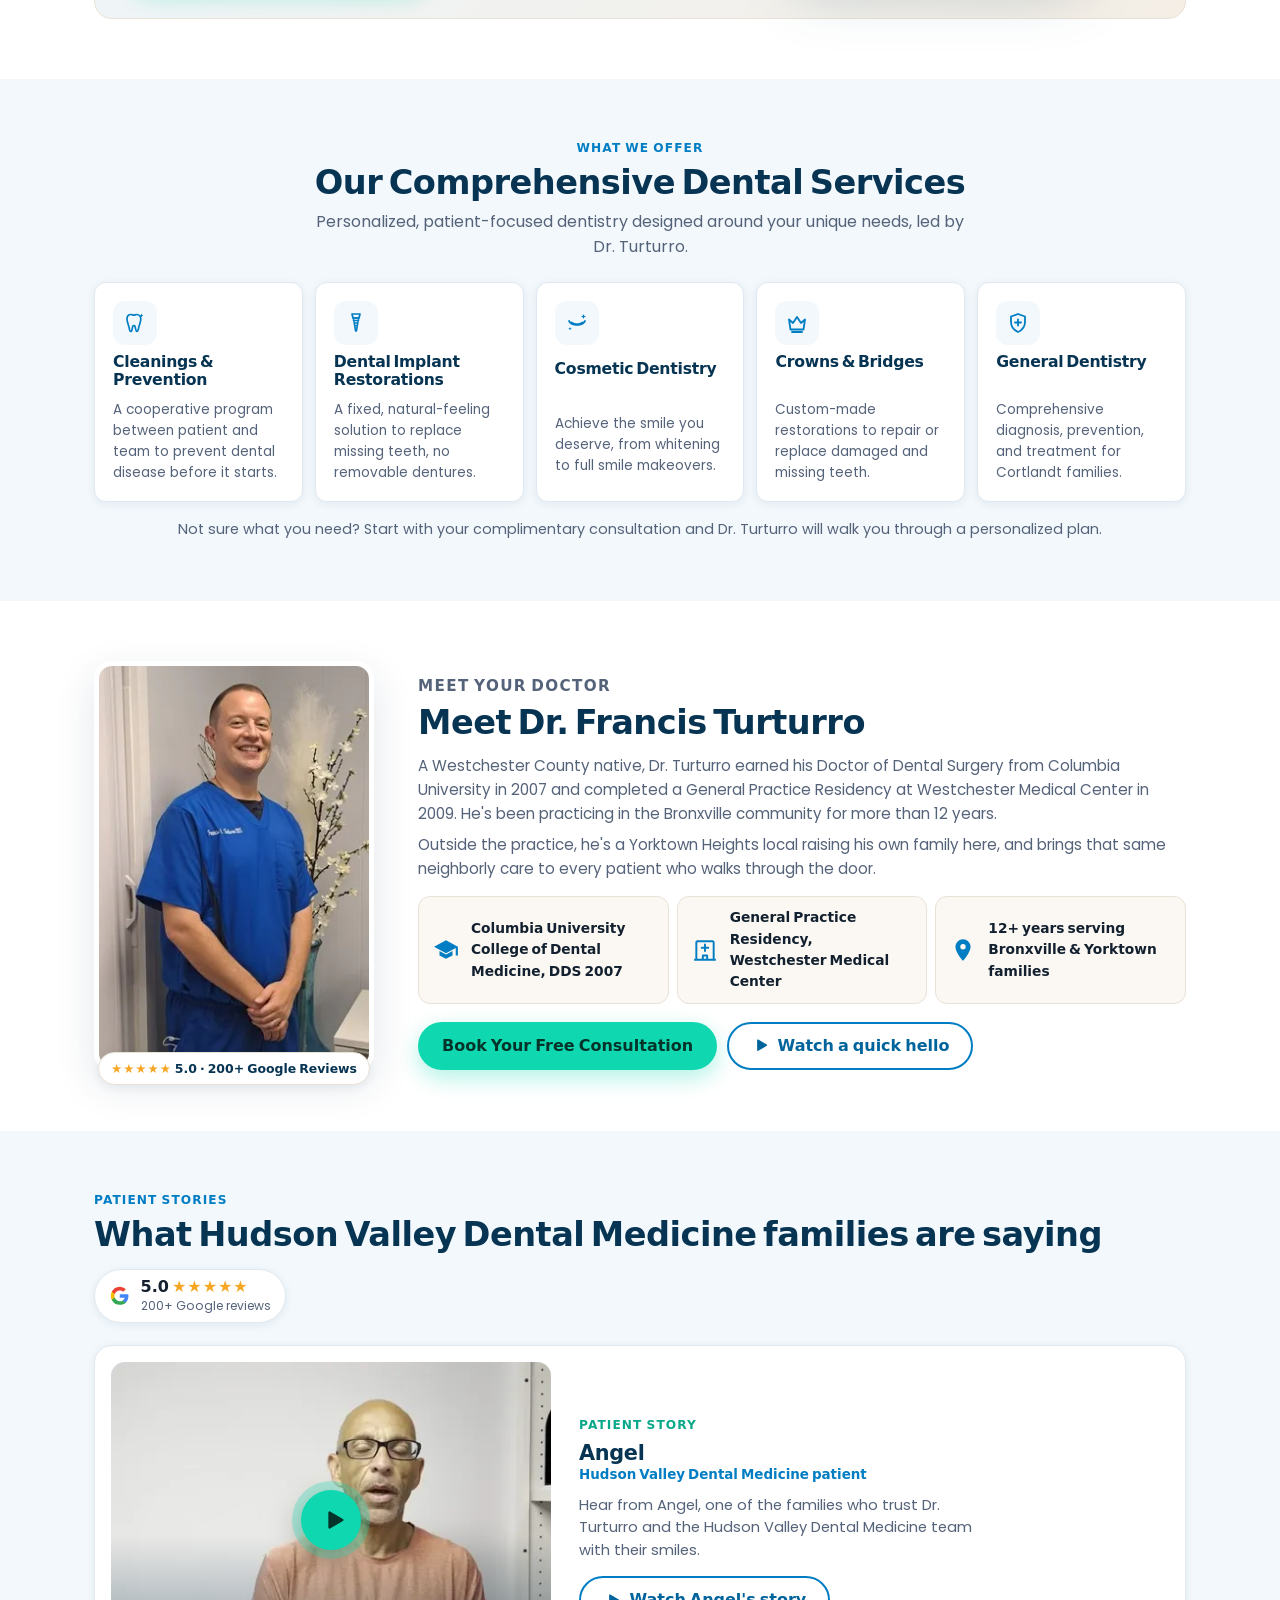
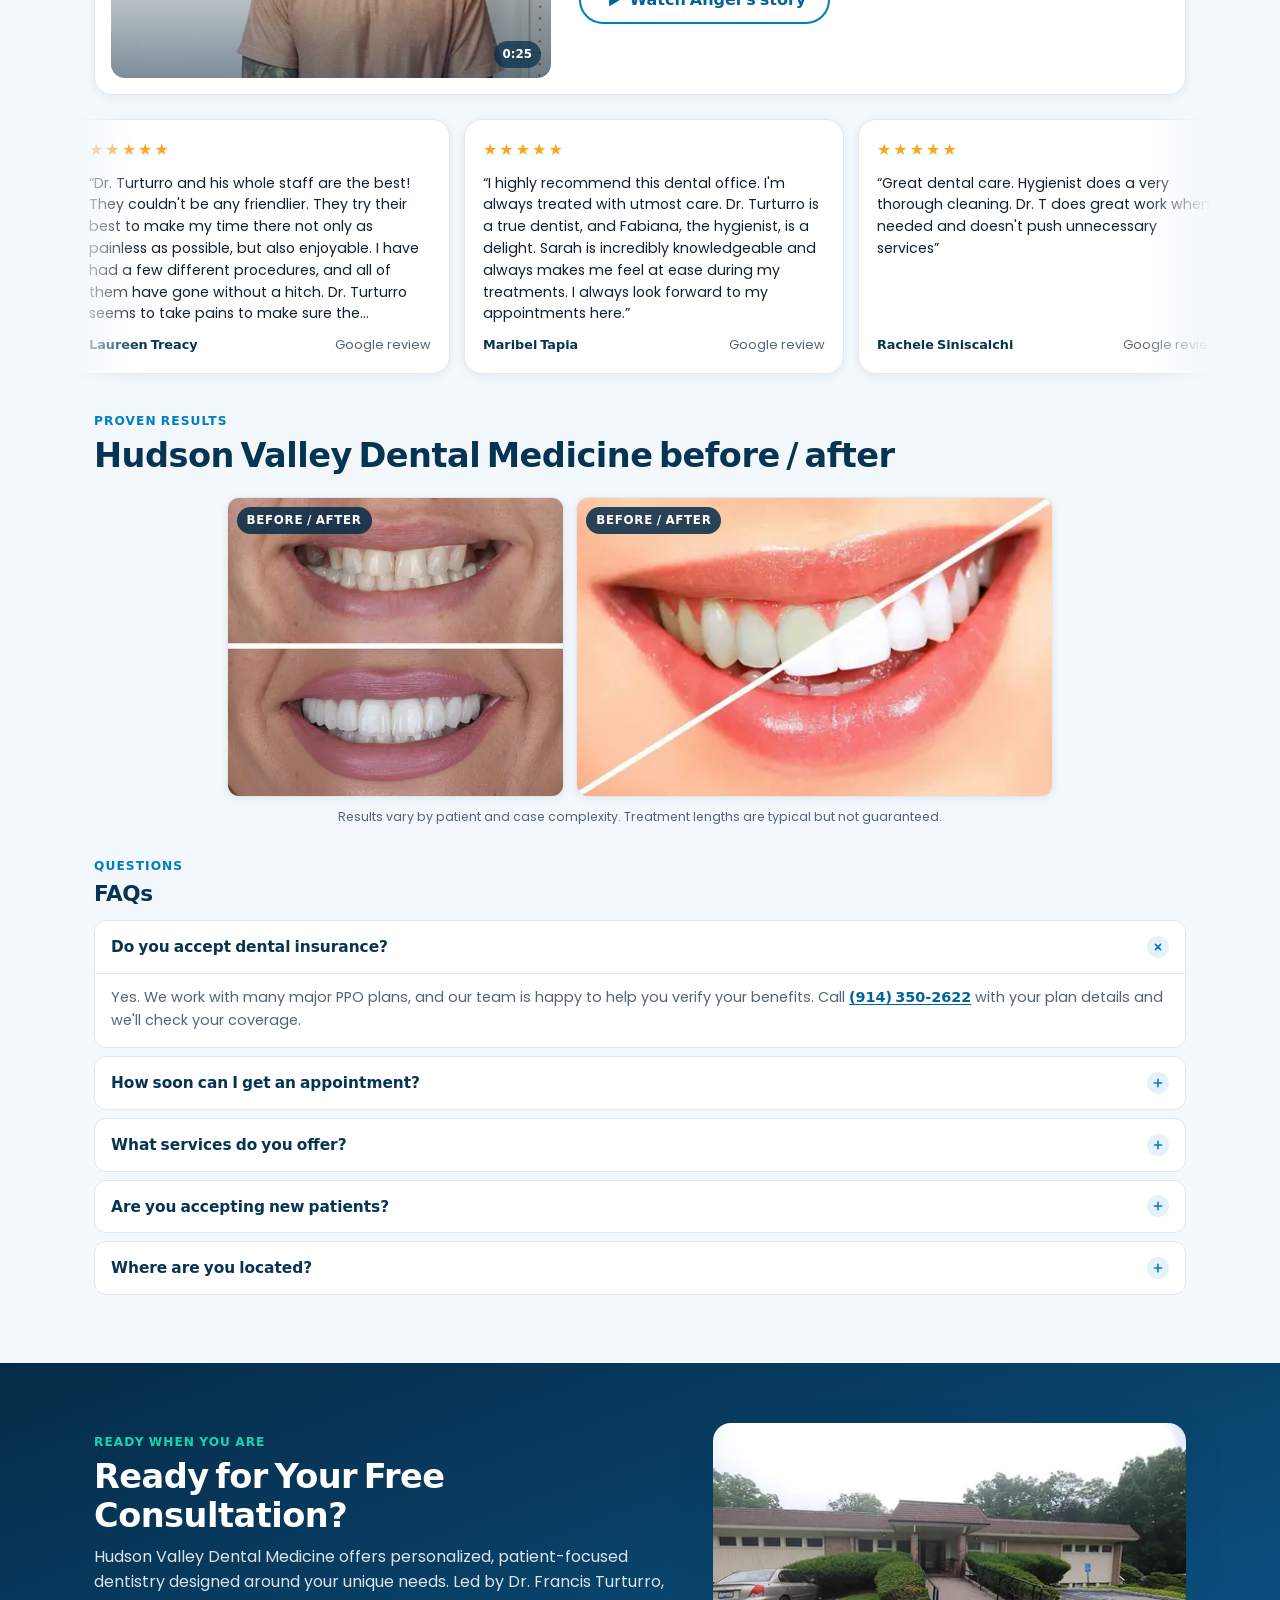
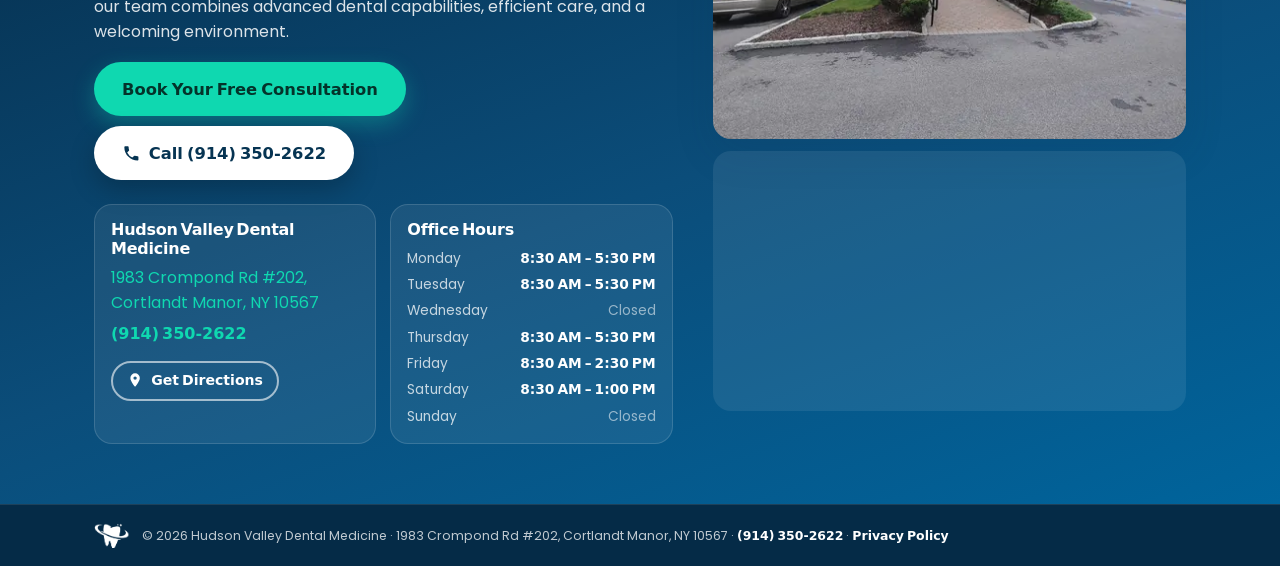
==== commit 900564bc: "Strengthen the new-patient hero copy for conversion - H1 now carries the offer and the concrete bene" ====
--- a/new-patient/index.html
+++ b/new-patient/index.html
@@ -15,7 +15,7 @@
   <link rel="preload" href="../assets/fonts/poppins-700.woff2" as="font" type="font/woff2" crossorigin>
   <link rel="preload" href="../assets/fonts/poppins-400.woff2" as="font" type="font/woff2" crossorigin>
   <link rel="preload" href="../assets/img/hello-poster-540.webp" as="image" type="image/webp">
-  <link rel="stylesheet" href="../css/new-patient.css?v=2">
+  <link rel="stylesheet" href="../css/new-patient.css?v=3">
   <noscript><style>.form-modal{display:block;position:static;width:auto;max-width:560px;margin:24px auto;max-height:none}.form-modal__close{display:none}</style></noscript>
 
   <!-- ==========================================================================
@@ -97,9 +97,8 @@
       <div class="container hero__grid">
         <div class="hero__copy">
           <p class="eyebrow"><span class="eyebrow__pulse" aria-hidden="true"></span>Cortlandt Manor, NY · Now Welcoming New Patients</p>
-          <h1 id="hero-title">Your first visit <span class="text-accent">is on us.</span></h1>
-          <p class="hero__clarify">New patients receive a <strong>complimentary consultation</strong> and personalized treatment plan with Dr. Francis Turturro.</p>
-          <p class="hero__lead">Join Hudson Valley Dental Medicine and experience personalized care, with a custom plan for a healthier, brighter smile.</p>
+          <h1 id="hero-title">Your first visit <span class="text-accent">is on us.</span> <span class="h1-sub">Free consultation + personalized smile plan with Dr. Turturro.</span></h1>
+          <p class="hero__clarify">Join the Cortlandt Manor families who trust Dr. Francis Turturro. Share your goals, get a clear plan for a healthier, brighter smile, and see why patients rate us <strong>5.0 on Google</strong>.</p>
 
           <a class="hero__rating" href="https://www.google.com/maps/place/Hudson+Valley+Dental+Medicine/@41.2931421,-73.9005739,15z/data=!4m15!1m8!3m7!1s0x89c2c8fdd293630d:0xb6c736b6917f3197!2s1983+Crompond+Rd+%23202,+Cortlandt+Manor,+NY+10567!3b1!8m2!3d41.2908855!4d-73.8954674!16s%2Fg%2F11n09br_s7!3m5!1s0x89c2c8fddb8f38bb:0xedd92132710c267a!8m2!3d41.2908328!4d-73.8955053!16s%2Fg%2F1tfr1c0s" target="_blank" rel="noopener" aria-label="5.0 rating from 200+ Google reviews, opens Google Maps">
             <svg class="icon icon--g" aria-hidden="true" viewBox="0 0 24 24"><use href="#i-google"/></svg>
@@ -113,12 +112,14 @@
               <svg class="icon" aria-hidden="true" viewBox="0 0 24 24"><use href="#i-phone"/></svg>Call (914) 350-2622
             </a>
           </div>
+          <p class="hero__micro">Takes less than a minute. Our team confirms your appointment by phone or text.</p>
           <p class="hero__fineprint">New patients only. Your complimentary first visit is a consultation and personalized treatment plan.</p>
 
           <ul class="trust" aria-label="Why new patients choose us">
-            <li><svg class="icon" aria-hidden="true" viewBox="0 0 24 24"><use href="#i-check"/></svg>New Patients Welcome</li>
-            <li><svg class="icon" aria-hidden="true" viewBox="0 0 24 24"><use href="#i-check"/></svg>Personalized Treatment Plans</li>
-            <li><svg class="icon" aria-hidden="true" viewBox="0 0 24 24"><use href="#i-check"/></svg>Friendly, Experienced Team</li>
+            <li><svg class="icon" aria-hidden="true" viewBox="0 0 24 24"><use href="#i-check"/></svg>Free consultation + treatment plan</li>
+            <li><svg class="icon" aria-hidden="true" viewBox="0 0 24 24"><use href="#i-check"/></svg>Same-week appointments often available</li>
+            <li><svg class="icon" aria-hidden="true" viewBox="0 0 24 24"><use href="#i-check"/></svg>Works with many major PPO plans</li>
+            <li><svg class="icon" aria-hidden="true" viewBox="0 0 24 24"><use href="#i-check"/></svg>Friendly, experienced team</li>
           </ul>
         </div>
 
--- a/css/new-patient.css
+++ b/css/new-patient.css
@@ -114,7 +114,8 @@
 .eyebrow { display: inline-flex; align-items: center; gap: 7px; margin-bottom: 14px; padding: 6px 10px; border-radius: 999px; background: #fff; border: 1px solid var(--line-warm); font-size: .64rem; font-weight: 700; letter-spacing: .02em; text-transform: uppercase; color: var(--blue-900); box-shadow: var(--shadow-sm); white-space: nowrap; max-width: 100%; overflow: hidden; text-overflow: ellipsis; }
 .eyebrow__pulse { width: 8px; height: 8px; border-radius: 50%; background: var(--teal); animation: pulse 1.8s infinite; }
 .hero h1 { text-wrap: balance; }
-.hero__clarify { margin-top: 14px; font-size: 1.08rem; line-height: 1.45; color: var(--ink); max-width: 46ch; }
+.h1-sub { display: block; margin-top: 12px; font-size: clamp(1.05rem, .85rem + .9vw, 1.45rem); font-weight: 600; line-height: 1.3; letter-spacing: 0; color: var(--ink); text-wrap: balance; }
+.hero__clarify { margin-top: 14px; font-size: 1rem; line-height: 1.5; color: var(--muted); max-width: 52ch; }
 .hero__clarify strong { color: var(--blue-700); }
 .hero__lead { margin-top: 8px; font-size: .96rem; color: var(--muted); max-width: 50ch; }
 .hero__rating { display: inline-flex; align-items: center; gap: 8px; margin-top: 16px; padding: 8px 14px 8px 10px; border-radius: 999px; background: #fff; border: 1px solid var(--line-warm); box-shadow: var(--shadow-sm); color: var(--ink); font-size: .9rem; text-decoration: none; }
@@ -122,9 +123,10 @@
 .hero__rating .stars { font-size: .95rem; }
 .hero__rating:hover { border-color: var(--blue); }
 .hero__cta { display: flex; flex-direction: column; gap: 10px; margin-top: 18px; }
-.hero__fineprint { margin-top: 10px; font-size: .76rem; color: var(--muted); max-width: 52ch; }
-.trust { display: flex; flex-wrap: wrap; gap: 8px 16px; margin-top: 16px; }
-.trust li { display: inline-flex; align-items: center; gap: 6px; font-size: .86rem; font-weight: 600; color: var(--blue-900); }
+.hero__micro { margin-top: 10px; font-size: .84rem; font-weight: 600; color: var(--blue-900); }
+.hero__fineprint { margin-top: 4px; font-size: .74rem; color: var(--muted); max-width: 56ch; }
+.trust { display: grid; gap: 8px 16px; margin-top: 16px; }
+.trust li { display: flex; align-items: center; gap: 8px; font-size: .86rem; font-weight: 600; color: var(--blue-900); line-height: 1.3; }
 .trust .icon { width: 20px; height: 20px; color: var(--teal-700); }
 
 /* Hero video card (Dr. Turturro hello) */
@@ -369,8 +371,8 @@
   .hero__grid { grid-template-columns: minmax(0, 1fr) 320px; gap: 48px; align-items: center; }
   .hero__video { max-width: 320px; margin: 0; }
   .eyebrow { font-size: .74rem; letter-spacing: .05em; }
-  .hero__clarify { font-size: 1.15rem; }
-  .hero__lead { font-size: 1rem; }
+  .hero__clarify { font-size: 1.05rem; }
+  .trust { grid-template-columns: 1fr 1fr; }
   .form-card { padding: 26px 24px 22px; }
   .benefits { grid-template-columns: repeat(3, 1fr); gap: 12px; }
   .itero { grid-template-columns: 1.15fr .85fr; padding: 30px 34px; margin-top: 28px; }
